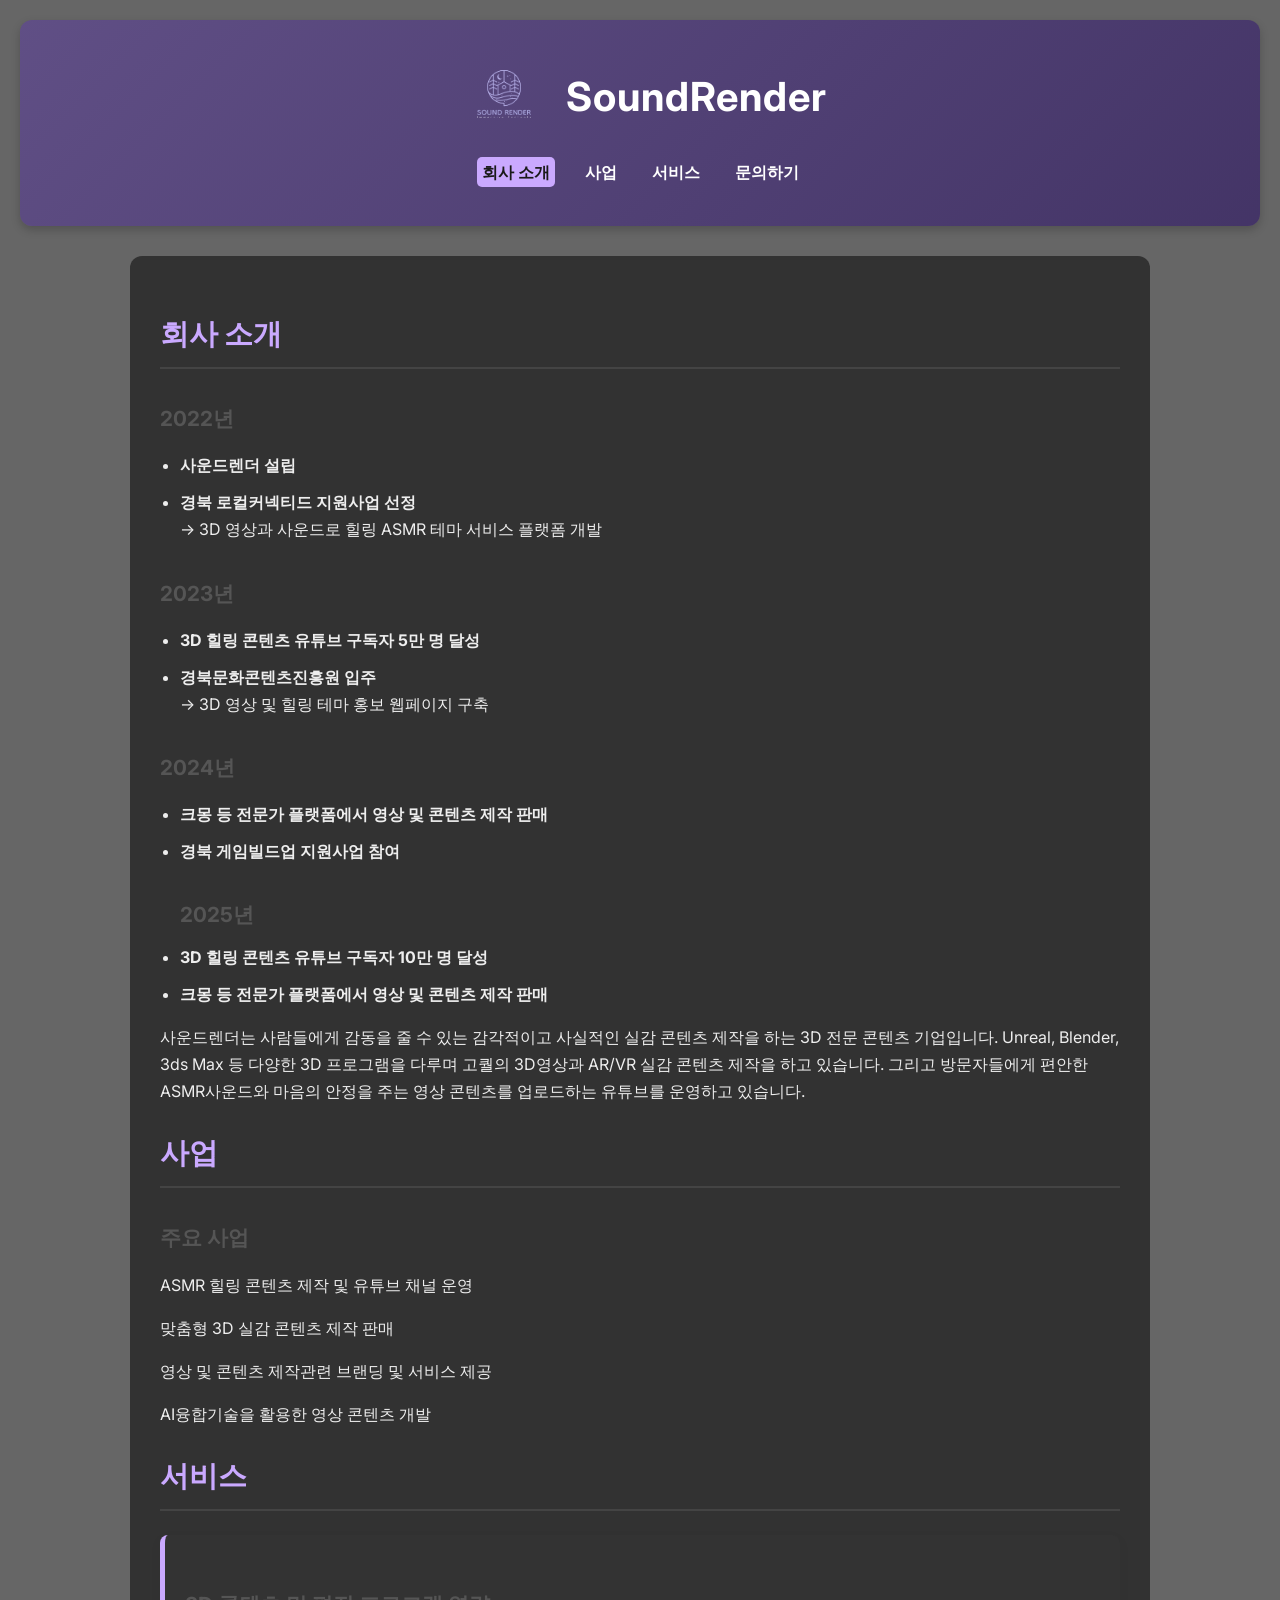
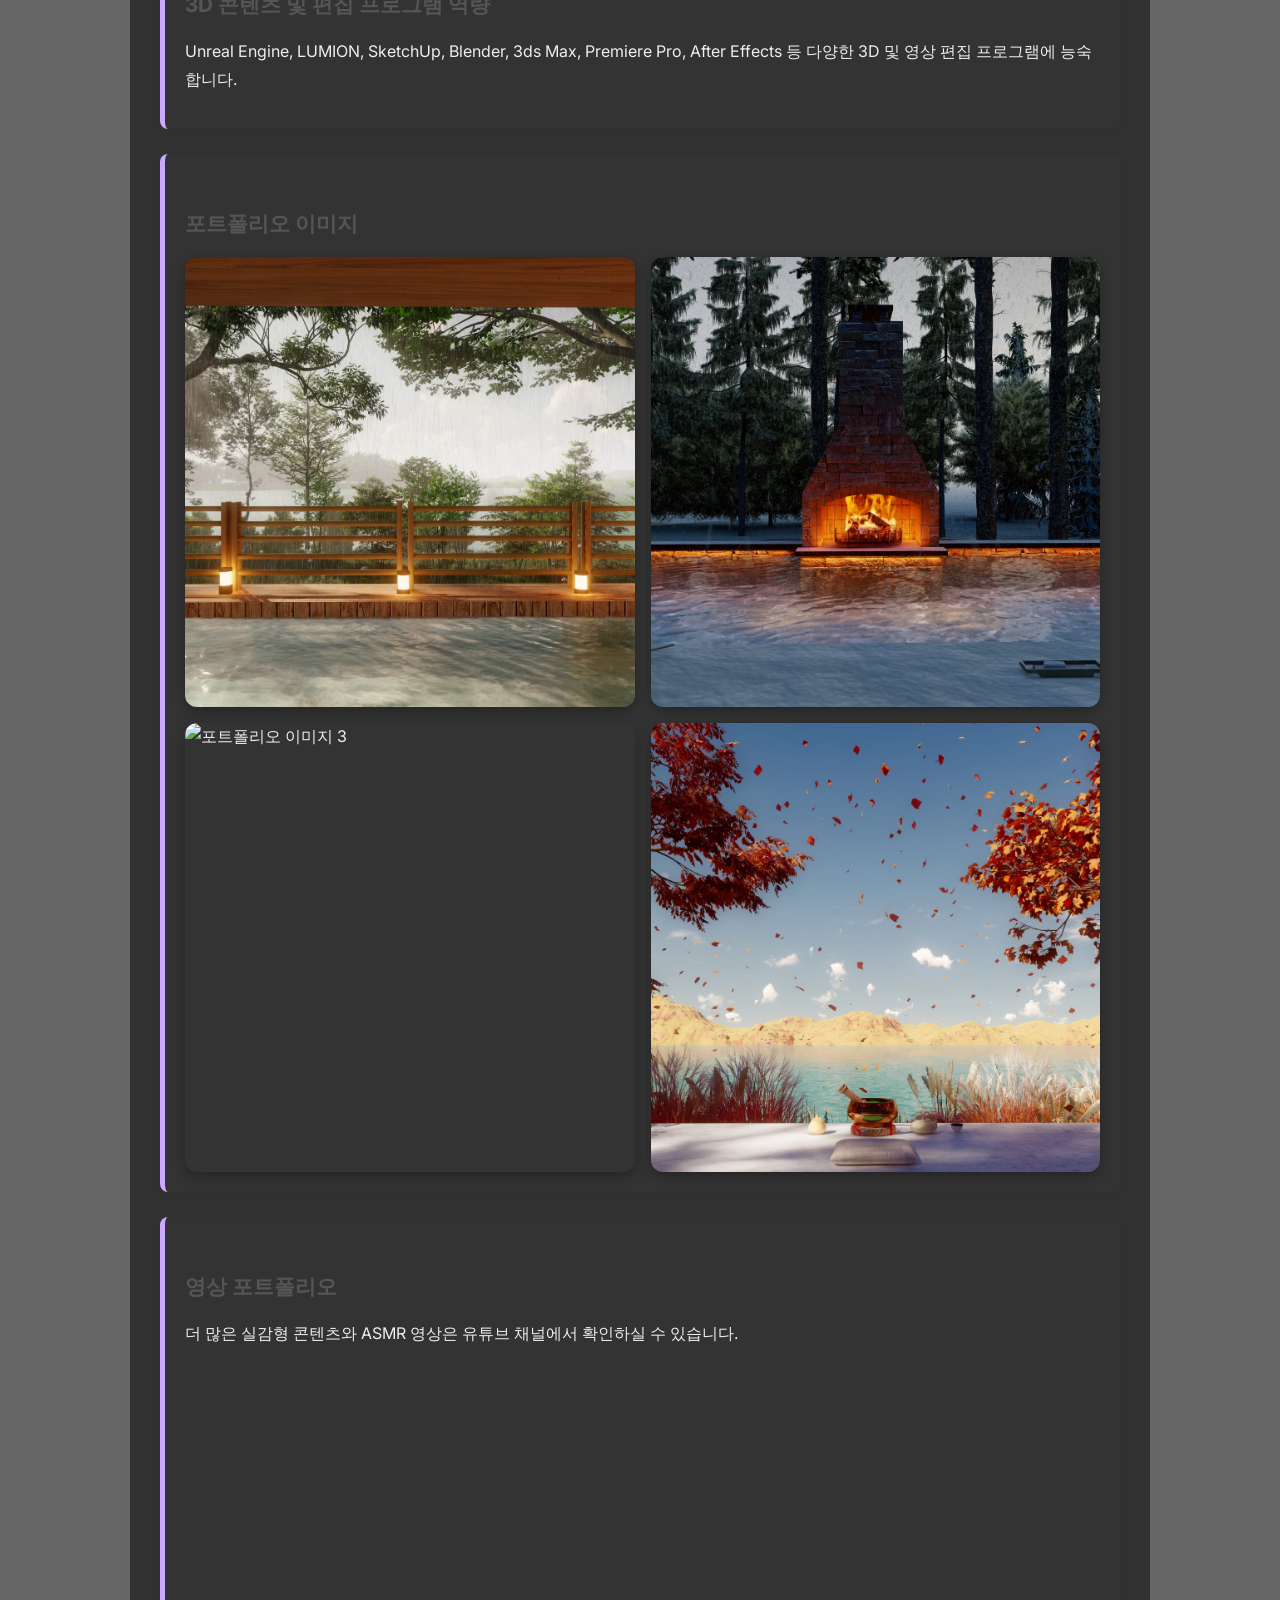
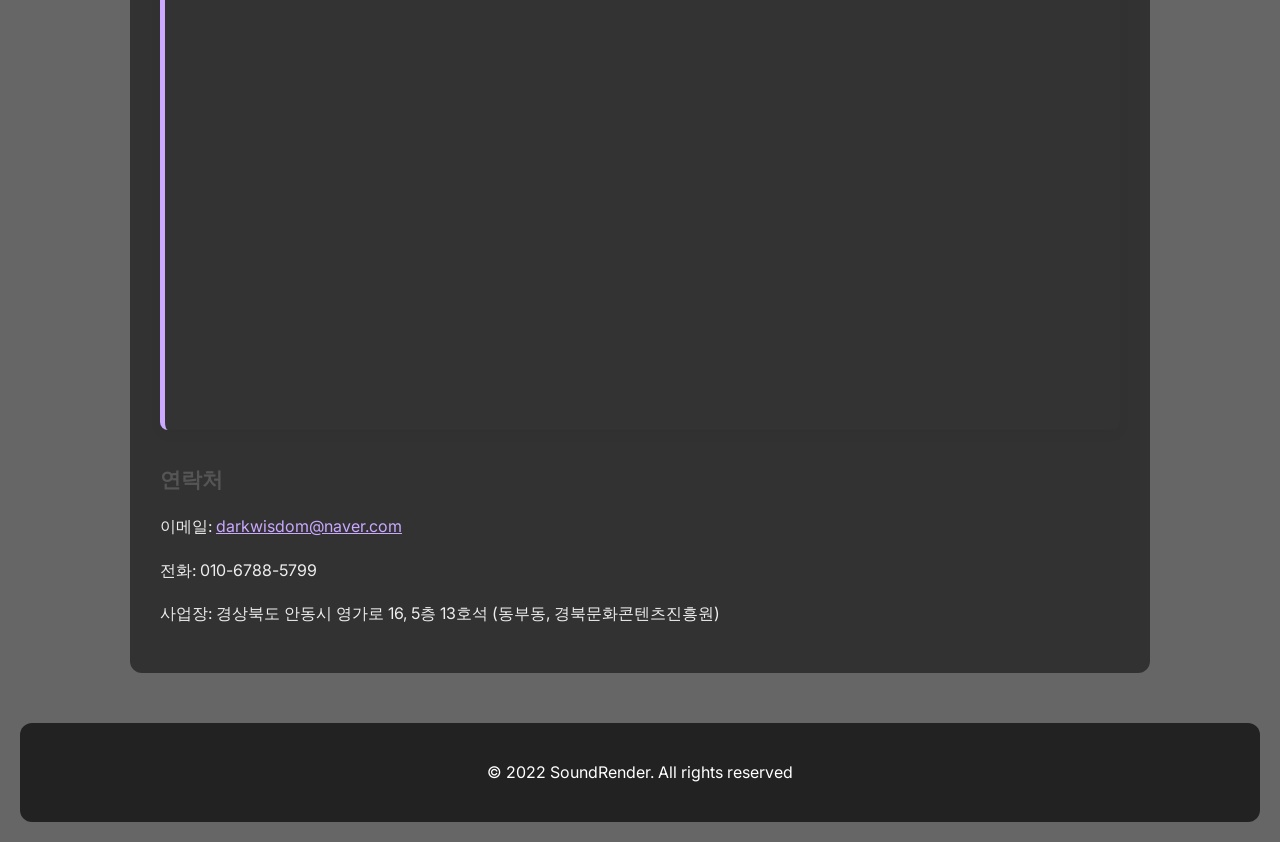
==== index.html @ 0e3c0236 "이전행위 다시" ====
<!DOCTYPE html>
<html lang="ko">
<head>
    <meta charset="UTF-8">
    <meta name="description" content="사운드렌더 기업 소개 및 포트폴리오">
<meta name="author" content="사운드렌더">
<meta name="theme-color" content="#1a1a1a">
    <title>SoundRender</title>
    <link rel="stylesheet" href="css/style.css">
    <link href="https://fonts.googleapis.com/css2?family=Inter:wght@400;700&display=swap" rel="stylesheet">
</head>
<body>
    <div id="preloader"></div>

    <header>
  <div class="logo-container">
    <img src="images/logo.png" alt="SoundRender 로고" class="logo" role="img" />
    <h1>SoundRender</h1>
  </div>
  <nav role="navigation" aria-label="메인 메뉴">
    <ul>
      <li><a href="#about">회사 소개</a></li>
      <li><a href="#business">사업</a></li>
      <li><a href="#services">서비스</a></li>
      <li><a href="#contact">문의하기</a></li>
    </ul>
  </nav>
</header>

    <main class="container">
        <section id="about" aria-labelledby="about-title">
  <h2 id="about-title">회사 소개</h2>
            <h3>2022년</h3>
            <ul>
                <li><strong>사운드렌더 설립</strong></li>
                <li><strong>경북 로컬커넥티드 지원사업 선정</strong><br>→ 3D 영상과 사운드로 힐링 ASMR 테마 서비스 플랫폼 개발</li>
            </ul>
            <h3>2023년</h3>
            <ul>
                <li><strong>3D 힐링 콘텐츠 유튜브 구독자 5만 명 달성</strong></li>
                <li><strong>경북문화콘텐츠진흥원 입주</strong><br>→ 3D 영상 및 힐링 테마 홍보 웹페이지 구축</li>
            </ul>
            <h3>2024년</h3>
            <ul>
                <li><strong>크몽 등 전문가 플랫폼에서 영상 및 콘텐츠 제작 판매</strong></li>
                <li><strong>경북 게임빌드업 지원사업 참여</strong></li>
            </ul>
            <ul>
            <h3>2025년</h3>
                <li><strong>3D 힐링 콘텐츠 유튜브 구독자 10만 명 달성</strong></li>
                <li><strong>크몽 등 전문가 플랫폼에서 영상 및 콘텐츠 제작 판매</strong></li>
            </ul>
            <p>
                사운드렌더는 사람들에게 감동을 줄 수 있는 감각적이고 사실적인 실감 콘텐츠 제작을 하는 3D 전문 콘텐츠 기업입니다. 
                Unreal, Blender, 3ds Max 등 다양한 3D 프로그램을 다루며 고퀄의 3D영상과 AR/VR 실감 콘텐츠 제작을 하고 있습니다.
                그리고 방문자들에게 편안한 ASMR사운드와 마음의 안정을 주는 영상 콘텐츠를 업로드하는 유튜브를 운영하고 있습니다.
            </p>
        </section>

        <section id="business">
            <h2>사업</h2>
            <h3>주요 사업</h3>
            <p>ASMR 힐링 콘텐츠 제작 및 유튜브 채널 운영</p>
            <p>맞춤형 3D 실감 콘텐츠 제작 판매</p>
            <p>영상 및 콘텐츠 제작관련 브랜딩 및 서비스 제공</p>
            <P>AI융합기술을 활용한 영상 콘텐츠 개발</P>
        </section>

        <section id="services">
            <h2>서비스</h2>
            
<div class="service-item">
        <h3>3D 콘텐츠 및 편집 프로그램 역량</h3>
        <p>
            Unreal Engine, LUMION, SketchUp, Blender, 3ds Max, Premiere Pro, After Effects 등 다양한 3D 및 영상 편집 프로그램에 능숙합니다.
        </p>
    </div>

    <div class="service-item">
        <h3>포트폴리오 이미지</h3>
        <div class="portfolio-grid">
            <img src="images/portfolio1.jpg" alt="포트폴리오 이미지 1">
            <img src="images/portfolio2.jpg" alt="포트폴리오 이미지 2">
            <img src="images/portfolio3.jpg" alt="포트폴리오 이미지 3">
            <img src="images/portfolio4.jpg" alt="포트폴리오 이미지 4">
        </div>
    </div>

    <div class="service-item">
        <h3>영상 포트폴리오</h3>
        <p>더 많은 실감형 콘텐츠와 ASMR 영상은 유튜브 채널에서 확인하실 수 있습니다.</p>
        <div class="video-container">
            <iframe width="100%" height="315" src="https://www.youtube.com/watch?v=UGRvqP54SOU" title="포트폴리오 영상 1" frameborder="0" allowfullscreen></iframe>
            <iframe width="100%" height="315" src="https://www.youtube.com/watch?v=L-udcm9MbE8" title="포트폴리오 영상 2" frameborder="0" allowfullscreen></iframe>
        </div>
    </div>
</section>

        <section id="contact">
            <h3>연락처</h3>
            <p>이메일: <a href="mailto:darkwisdom@naver.com">darkwisdom@naver.com</a></p>
            <p>전화: 010-6788-5799</p>
            <p>사업장: 경상북도 안동시 영가로 16, 5층 13호석 (동부동, 경북문화콘텐츠진흥원)</p>
        </section>
    </main>

    <footer>
        <p>&copy; 2022 SoundRender. All rights reserved</p>
    </footer>

<script src="js/script.js"></script>
</body>
</html>
---- css/style.css ----
/* style.css */

body {
    font-family: 'Inter', sans-serif;
    background: 
        linear-gradient(rgba(0, 0, 0, 0.6), rgba(0, 0, 0, 0.6)), 
        url('../images/background.jpg') no-repeat center center fixed;
    background-size: cover;
    color: #eeeeee;
    margin: 0;
    padding: 20px;
    line-height: 1.7;
}
a {
    color: #caa9ff;
    transition: color 0.3s ease;
}
a:hover {
    color: #e6ccff;
}


header {
    background: linear-gradient(135deg, rgba(95, 75, 139, 0.85), rgba(62, 44, 103, 0.85));
    color: #fff;
    padding: 1.5rem 0;
    text-align: center;
    border-radius: 12px;
    margin-bottom: 30px;
    box-shadow: 0 4px 10px rgba(0, 0, 0, 0.2);
    backdrop-filter: blur(5px); /* 선택사항: 약간 흐릿하게 */
}

header h1 {
    font-size: 2.5rem;
    margin: 0;
    letter-spacing: 1px;
}

nav ul {
    list-style: none;
    display: flex;
    justify-content: center;
    gap: 25px;
    padding: 0;
    margin-top: 10px;
}

nav ul li a {
  color: #fff;
    text-decoration: none;
    font-weight: 600;
    padding: 5px;
    border-radius: 5px;
}

nav ul li a:hover,
nav ul li a.active {
    background-color: #caa9ff;
    color: #1a1a1a;
}
.logo-container {
    display: flex;
    align-items: center;
    justify-content: center;
    gap: 12px;
    flex-wrap: wrap;
}

.logo {
    height: 100px;
    margin-bottom: 5px;
}

.container {
    max-width: 960px;
    margin: 0 auto;
    background-color: rgba(42, 42, 42, 0.85); /* 반투명하게 */
    backdrop-filter: blur(5px); /* 선택 사항: 흐림 효과 */
    border-radius: 12px;
    padding: 30px;
}
footer {
    text-align: center;
    padding: 20px;
    margin-top: 50px;
    background-color: #222;
    color: #fff;
    border-radius: 12px;
}

/* 섹션 제목 스타일 */
h2 {
    font-size: 1.8rem;
    color: #caa9ff;
    border-bottom: 2px solid #444;
    padding-bottom: 0.5rem;
}

h3 {
    font-size: 1.3rem;
    color: #555;
    margin-top: 2rem;
    margin-bottom: 0.7rem;
}

/* 리스트 항목 간 간격 정리 */
section ul {
  padding-left: 20px;
  margin-bottom: 1rem;
}
section ul li {
  margin-bottom: 0.6rem;
}

/* 이메일 강조 */
a[href^="mailto:"] {
    color: #caa9ff;
    text-decoration: underline;
}

/* 서비스 카드 스타일 */
.service-item {
    background-color: #333; /* 또는 #2f2f2f */
    padding: 20px;
    border-left: 5px solid #caa9ff;
    margin-bottom: 25px;
    border-radius: 8px;
    box-shadow: 0 4px 12px rgba(0, 0, 0, 0.05);
    transition: transform 0.3s ease;
}

.service-item:hover {
    transform: translateY(-5px);
}

/* 포트폴리오 이미지 그리드 */
.portfolio-grid {
  display: grid;
  grid-template-columns: repeat(2, 1fr);
  gap: 16px;
  margin-top: 16px;
}

.portfolio-grid img {
  width: 100%;
  aspect-ratio: 1 / 1;
  object-fit: cover;
  border-radius: 12px;
  box-shadow: 0 4px 12px rgba(0, 0, 0, 0.3);
  transition: transform 0.3s ease;
}

.portfolio-grid img:hover {
  transform: scale(1.03);
}

/* 로딩 애니메이션 */
#preloader {
    position: fixed;
    top: 0; left: 0;
    width: 100%; height: 100%;
    background-color: #1a1a1a;
    display: flex;
    justify-content: center;
    align-items: center;
    z-index: 9999;
}
#preloader::after {
    content: "";
    width: 50px; height: 50px;
    border: 5px solid #caa9ff;
    border-top-color: transparent;
    border-radius: 50%;
    animation: spin 1s linear infinite;
}
@keyframes spin {
    to { transform: rotate(360deg); }
}

/* 반응형 */
@media (max-width: 768px) {
    nav ul {
        flex-direction: column;
        gap: 15px;
    }
}

/* 포트폴리오 그리드 반응형 */
@media (max-width: 767px) {
  .portfolio-grid {
    grid-template-columns: 1fr;
  }
}
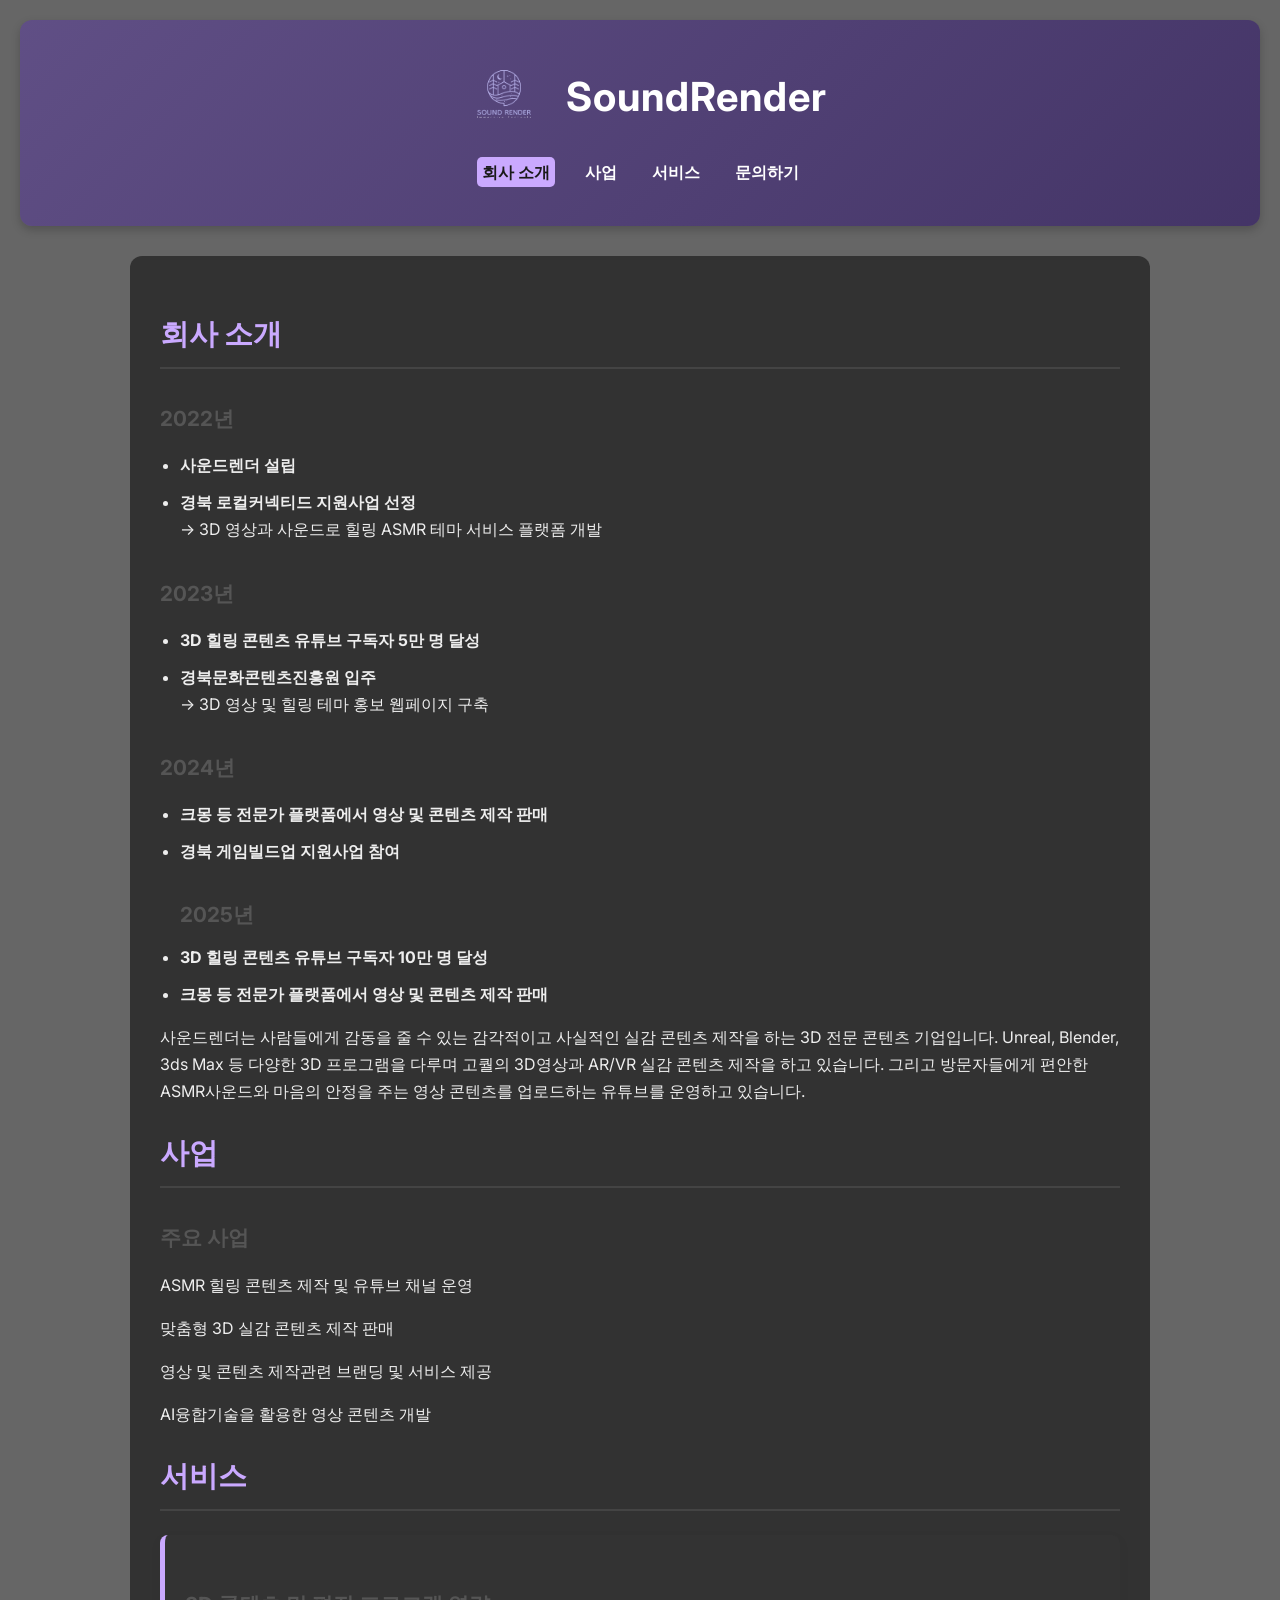
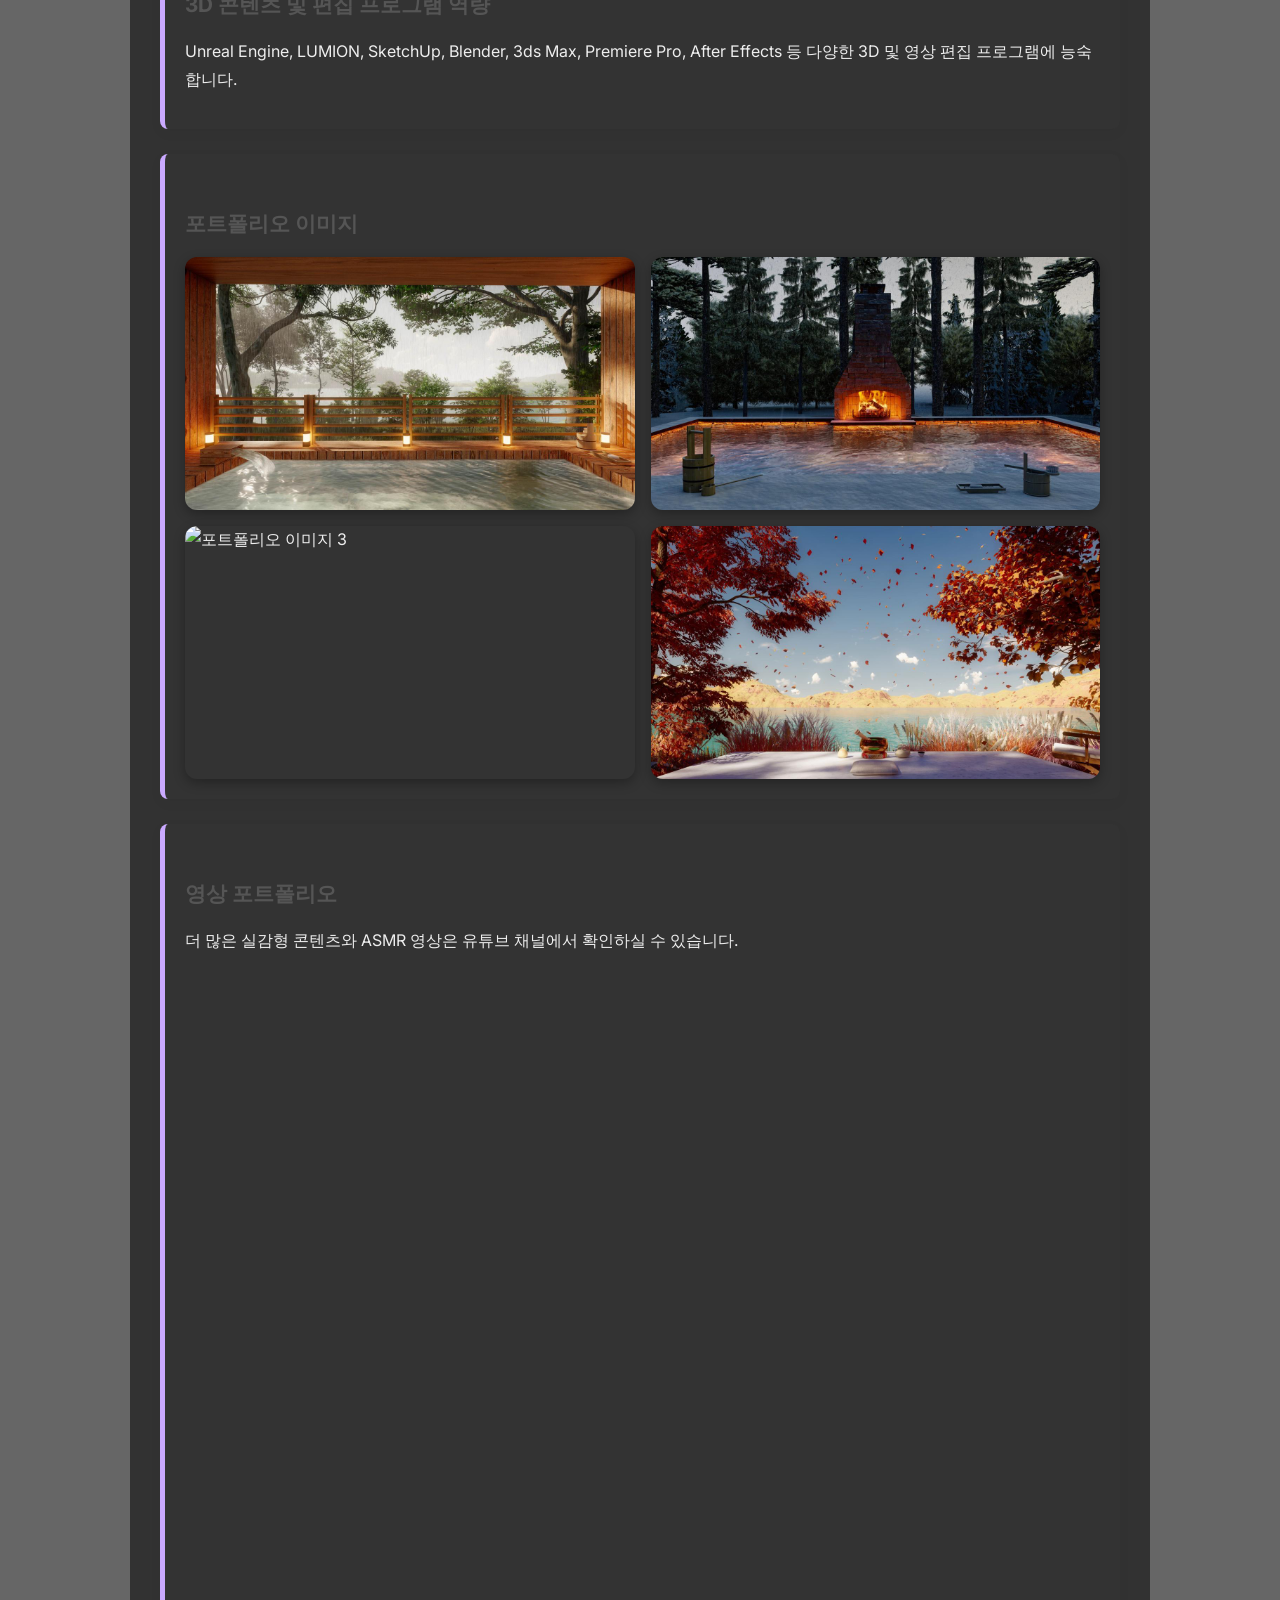
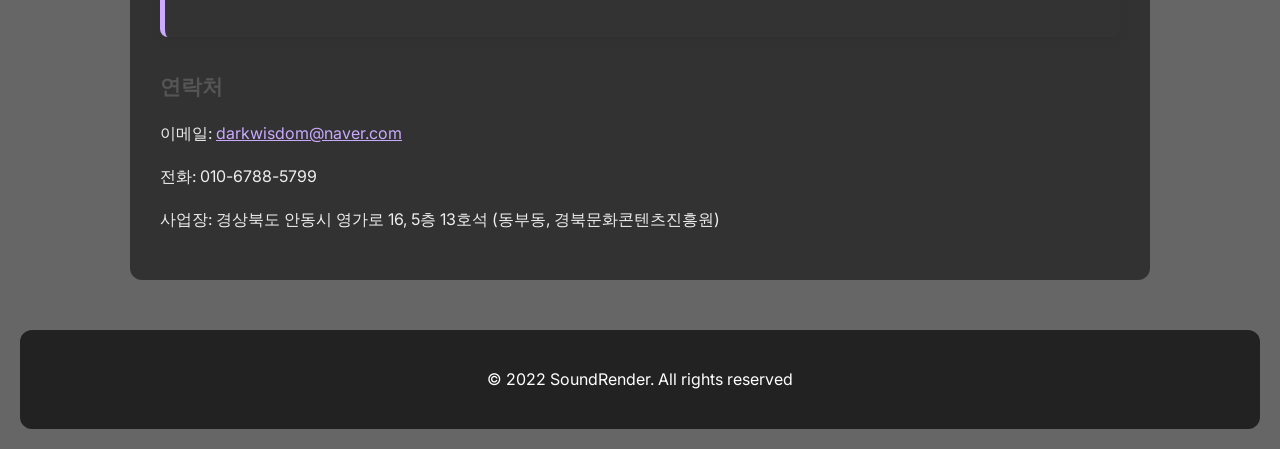
==== commit 74da4952: "유튜브 재연결" ====
--- a/index.html
+++ b/index.html
@@ -90,8 +90,8 @@
         <h3>영상 포트폴리오</h3>
         <p>더 많은 실감형 콘텐츠와 ASMR 영상은 유튜브 채널에서 확인하실 수 있습니다.</p>
         <div class="video-container">
-            <iframe width="100%" height="315" src="https://www.youtube.com/watch?v=UGRvqP54SOU" title="포트폴리오 영상 1" frameborder="0" allowfullscreen></iframe>
-            <iframe width="100%" height="315" src="https://www.youtube.com/watch?v=L-udcm9MbE8" title="포트폴리오 영상 2" frameborder="0" allowfullscreen></iframe>
+            <iframe width="100%" height="315" src="https://www.youtube.com/embed/UGRvqP54SOU" title="포트폴리오 영상 1" frameborder="0" allowfullscreen></iframe>
+            <iframe width="100%" height="315" src="https://www.youtube.com/embed/L-udcm9MbE8" title="포트폴리오 영상 2" frameborder="0" allowfullscreen></iframe>
         </div>
     </div>
 </section>
--- a/css/style.css
+++ b/css/style.css
@@ -144,7 +144,9 @@
 
 .portfolio-grid img {
   width: 100%;
-  aspect-ratio: 1 / 1;
+  max-width: 100%;        /* 부모 너비 이상 안 넘음 */
+  height: auto;           /* 자동 비율 유지 */
+  max-height: 400px;      /* 필요 시 제한 (조절 가능) */
   object-fit: cover;
   border-radius: 12px;
   box-shadow: 0 4px 12px rgba(0, 0, 0, 0.3);
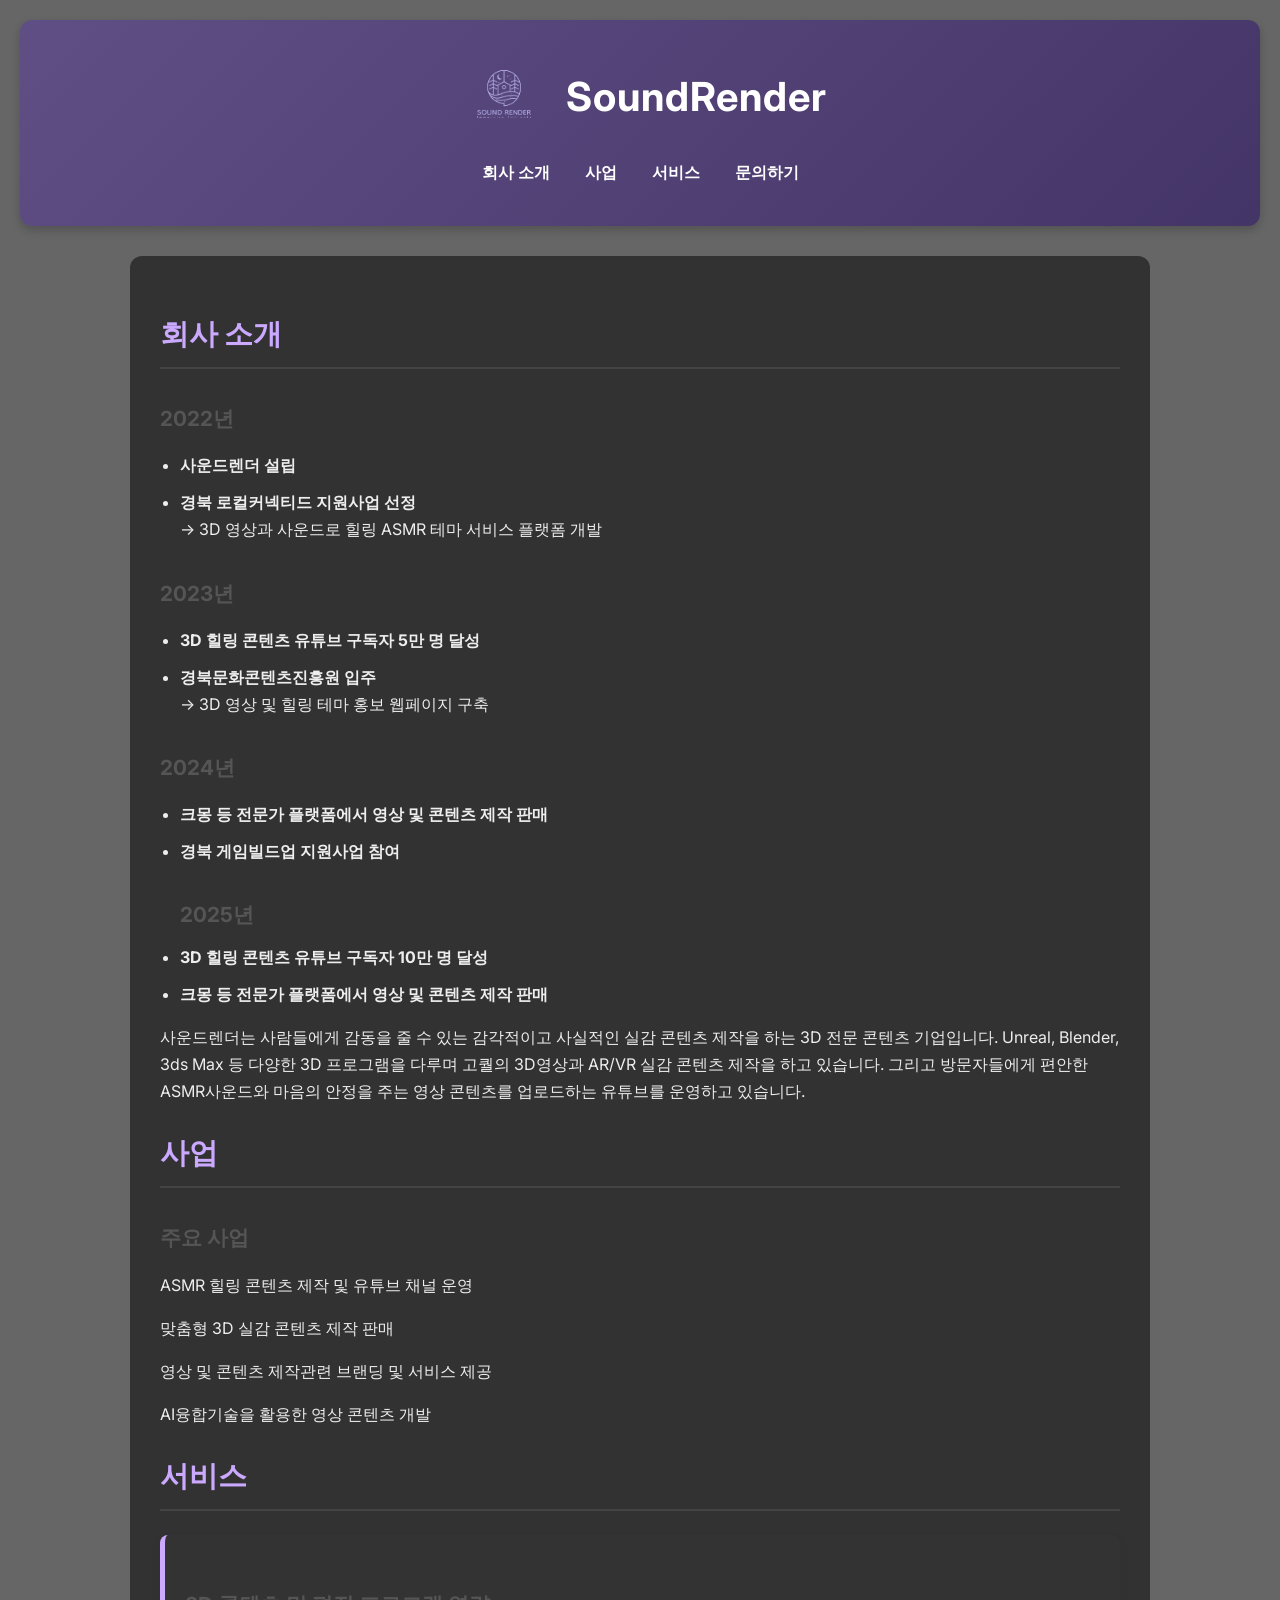
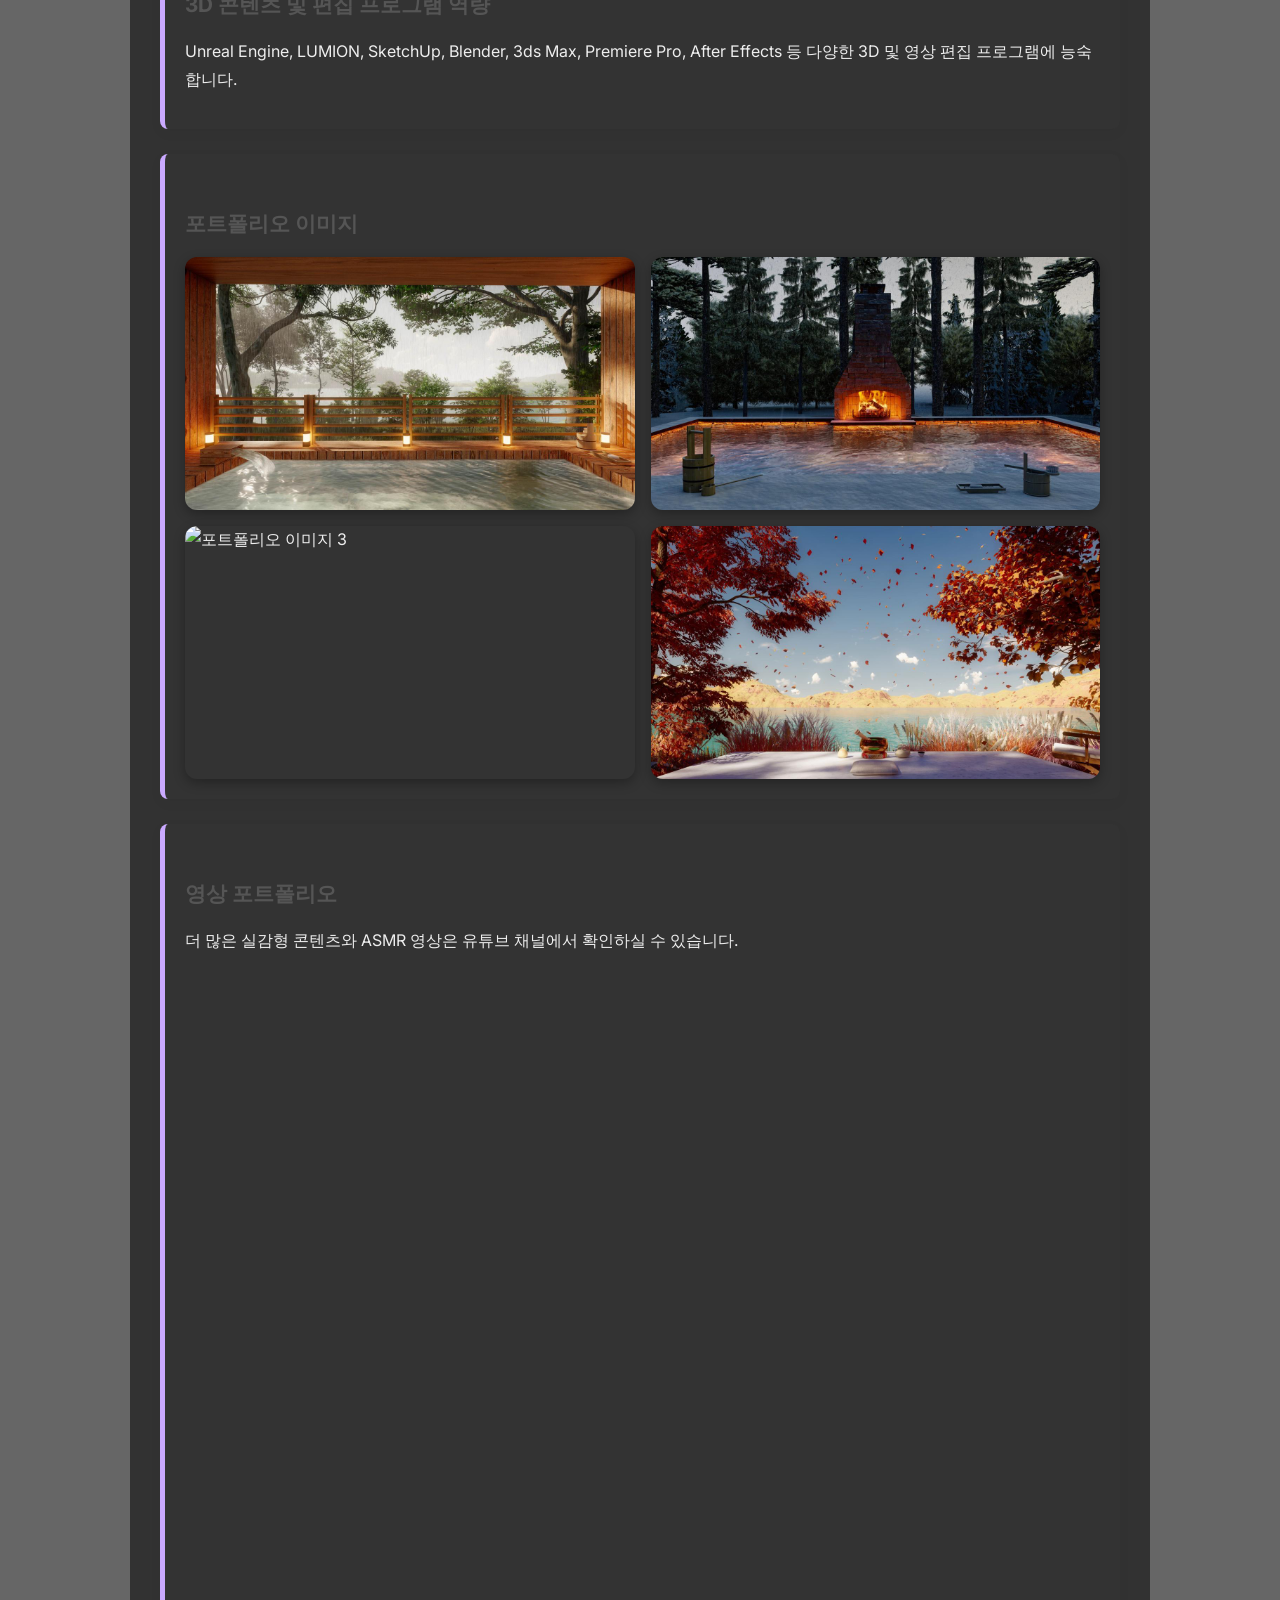
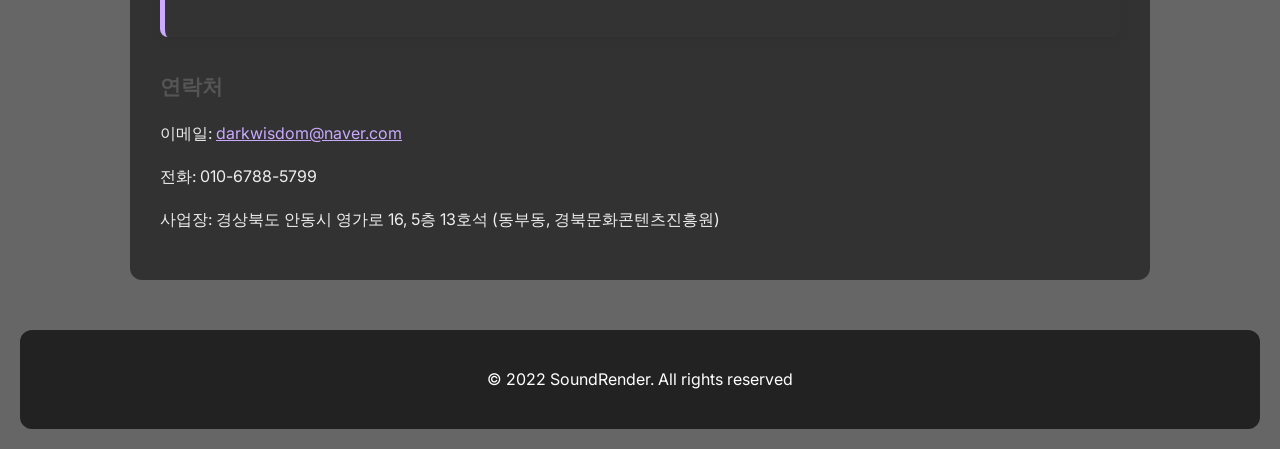
==== commit d4a7a77f: "ui수정" ====
--- a/index.html
+++ b/index.html
@@ -19,10 +19,10 @@
   </div>
   <nav role="navigation" aria-label="메인 메뉴">
     <ul>
-      <li><a href="#about">회사 소개</a></li>
-      <li><a href="#business">사업</a></li>
-      <li><a href="#services">서비스</a></li>
-      <li><a href="#contact">문의하기</a></li>
+      <li><a href="#intro" class="nav-link">회사 소개</a></li>
+      <li><a href="#business" class="nav-link">사업</a></li>
+      <li><a href="#service" class="nav-link">서비스</a></li>
+      <li><a href="#contact" class="nav-link">문의하기</a></li>
     </ul>
   </nav>
 </header>
@@ -109,5 +109,15 @@
     </footer>
 
 <script src="js/script.js"></script>
+<script>
+  const navLinks = document.querySelectorAll('.nav-link');
+
+  navLinks.forEach(link => {
+    link.addEventListener('click', () => {
+      navLinks.forEach(l => l.classList.remove('active')); // 모든 항목의 active 제거
+      link.classList.add('active'); // 클릭된 항목에 active 추가
+    });
+  });
+</script>
 </body>
 </html>
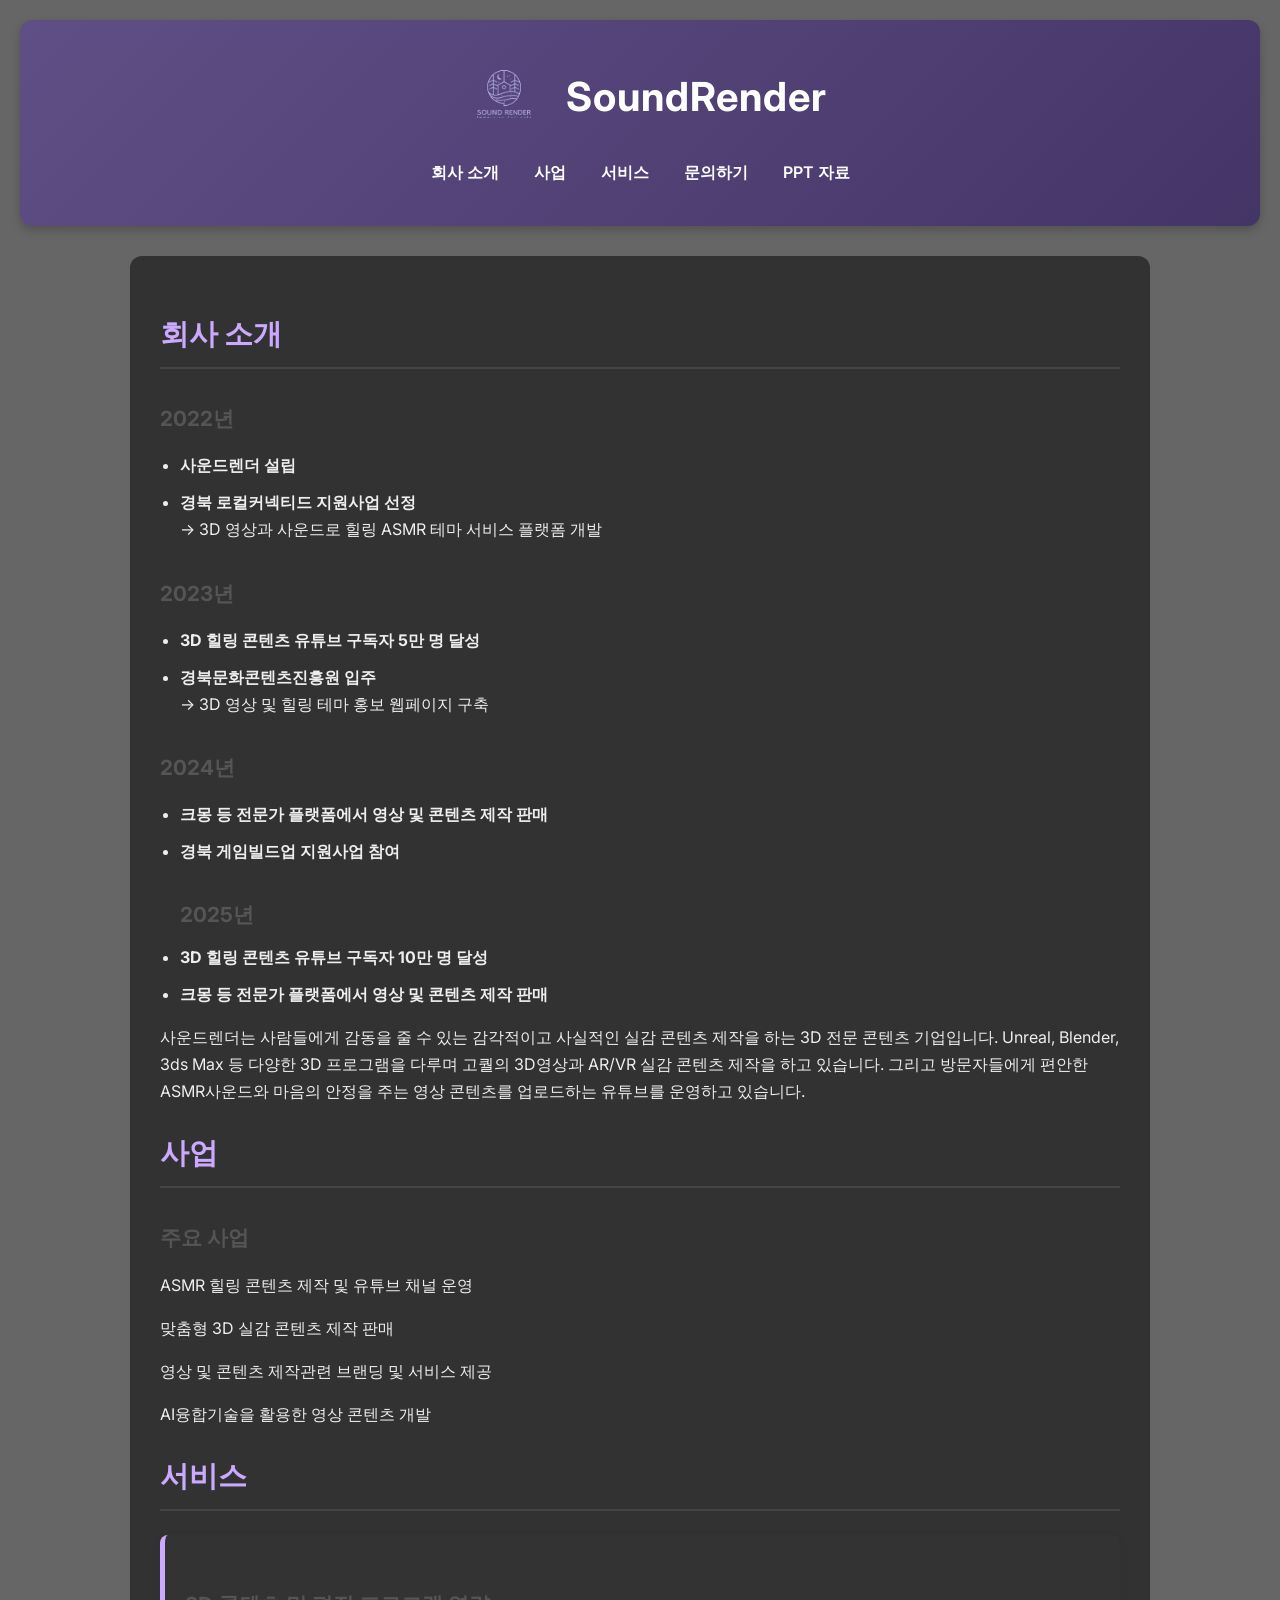
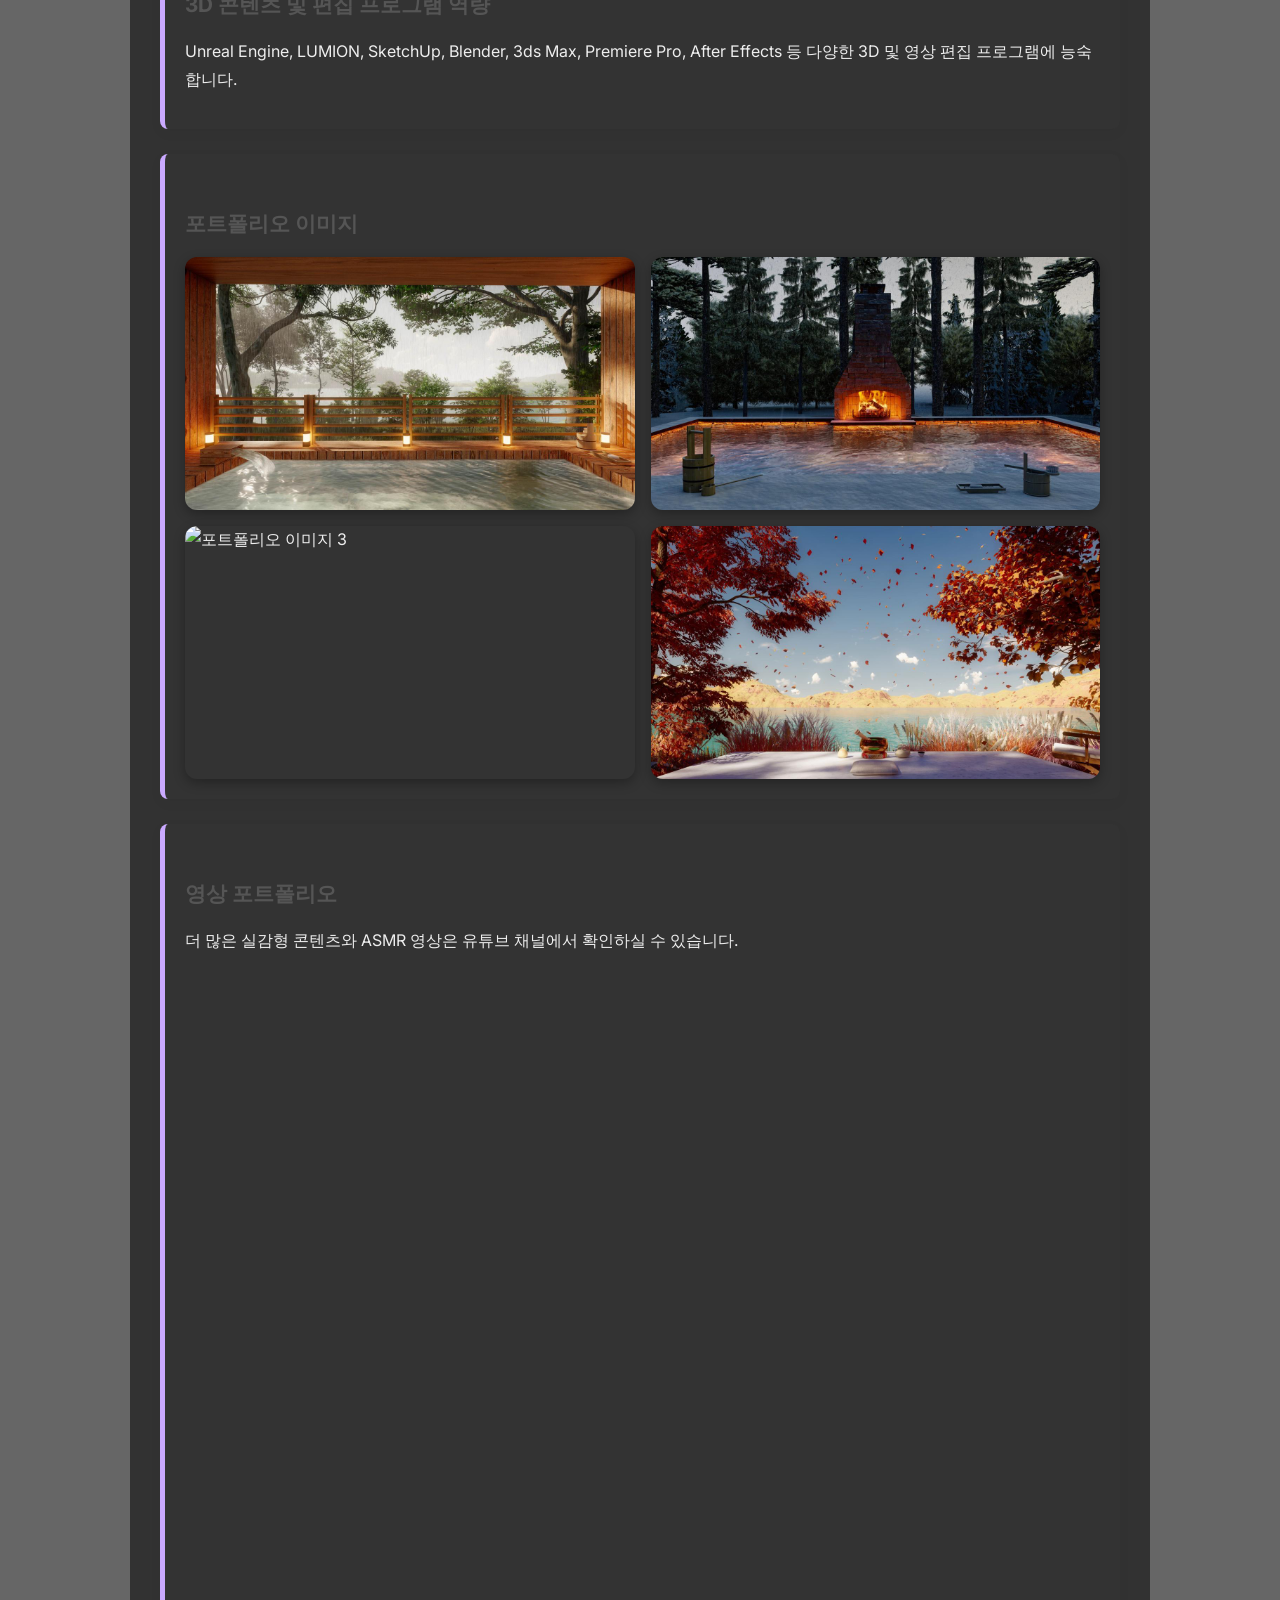
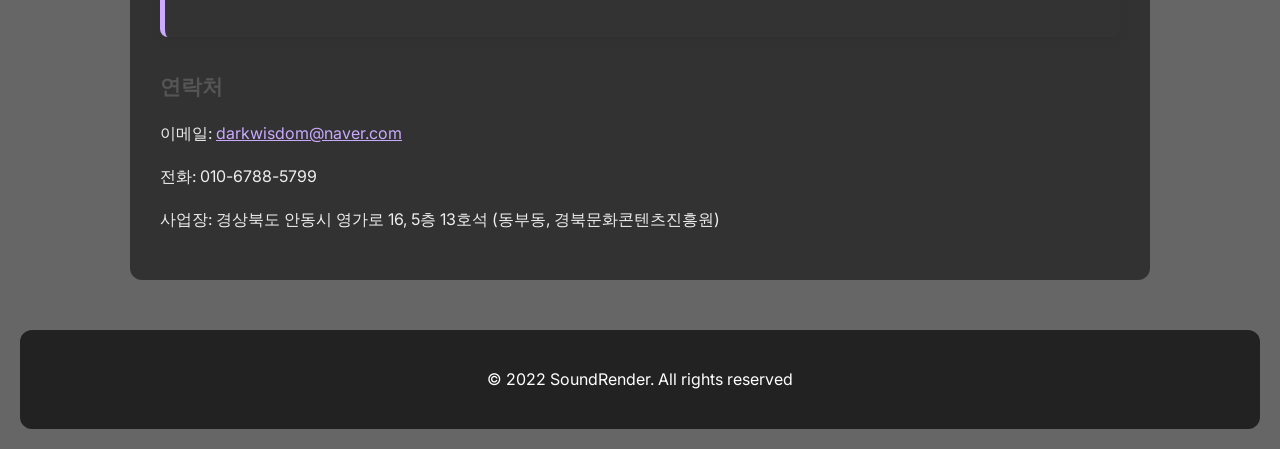
==== commit 2bfc3d41: "ppt페이지 추가연결" ====
--- a/index.html
+++ b/index.html
@@ -23,6 +23,7 @@
       <li><a href="#business" class="nav-link">사업</a></li>
       <li><a href="#service" class="nav-link">서비스</a></li>
       <li><a href="#contact" class="nav-link">문의하기</a></li>
+      <li><a href="pages/ppt.html">PPT 자료</a></li>
     </ul>
   </nav>
 </header>
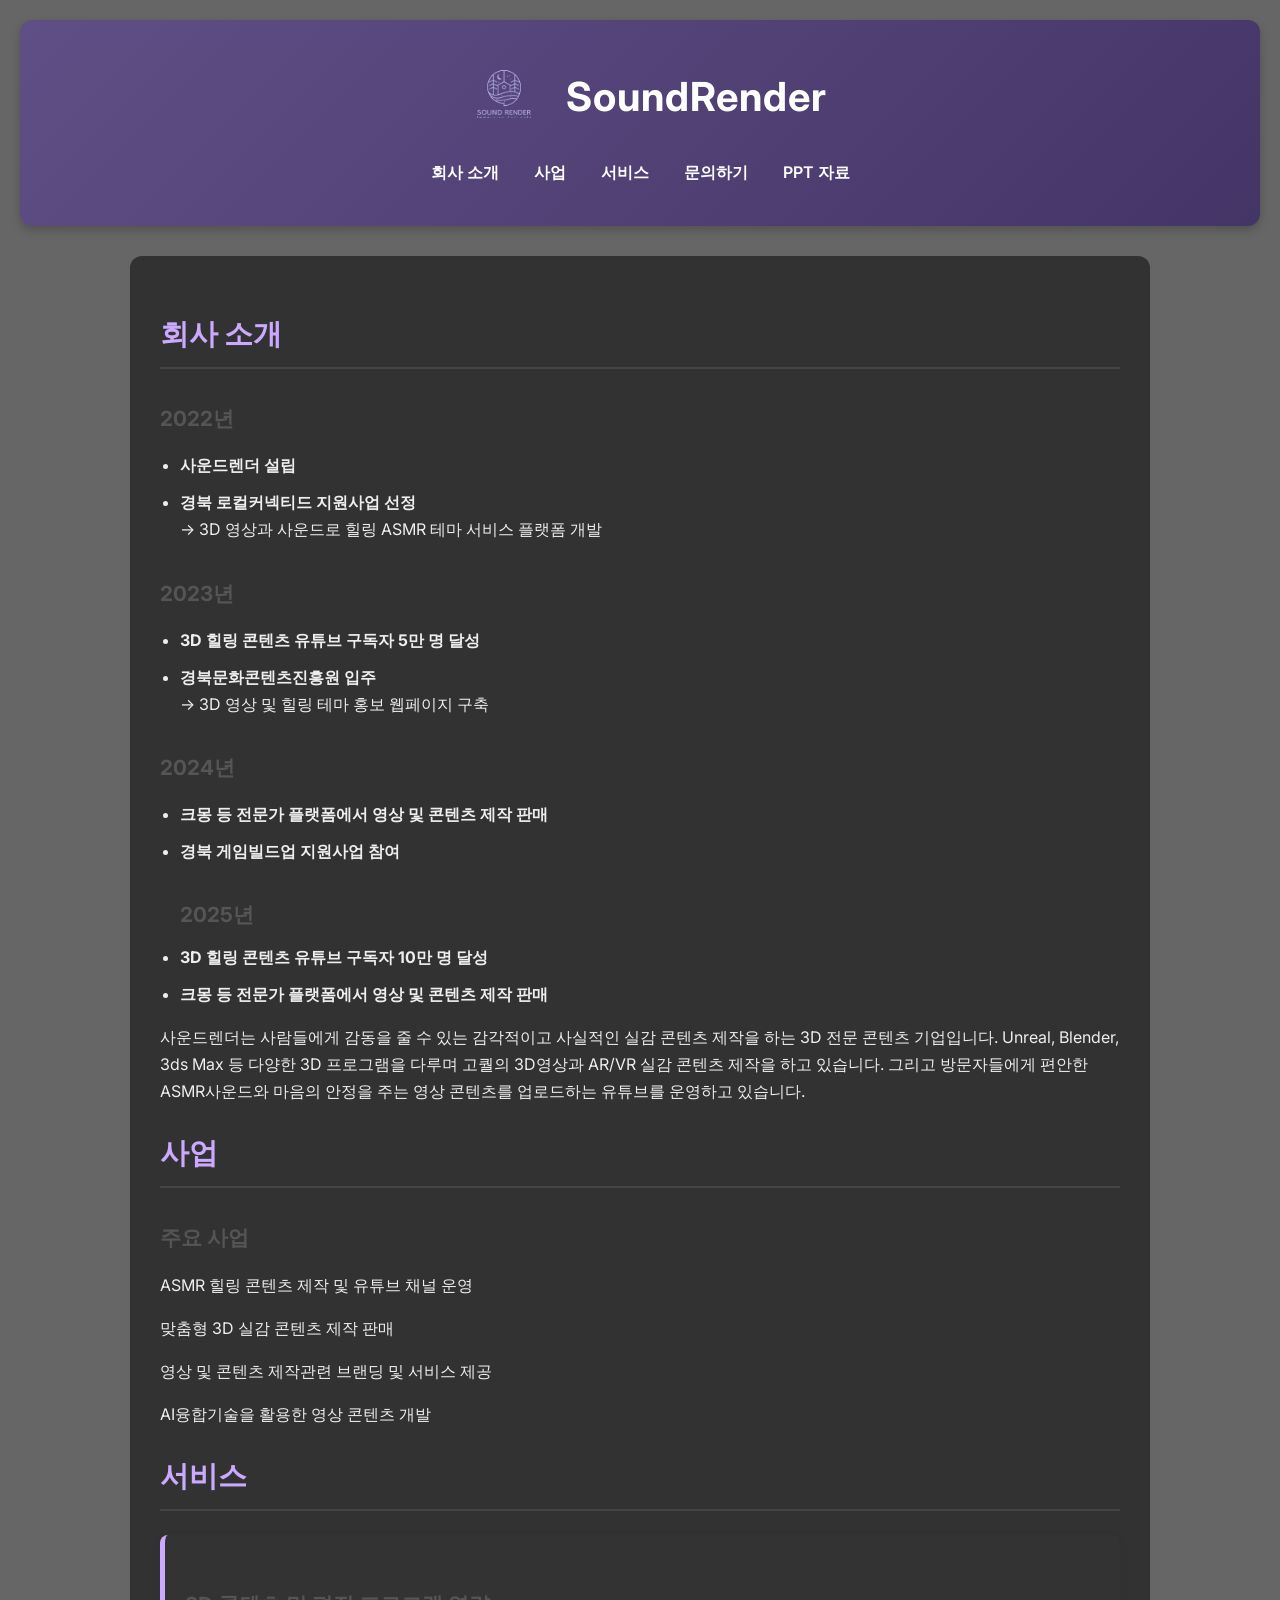
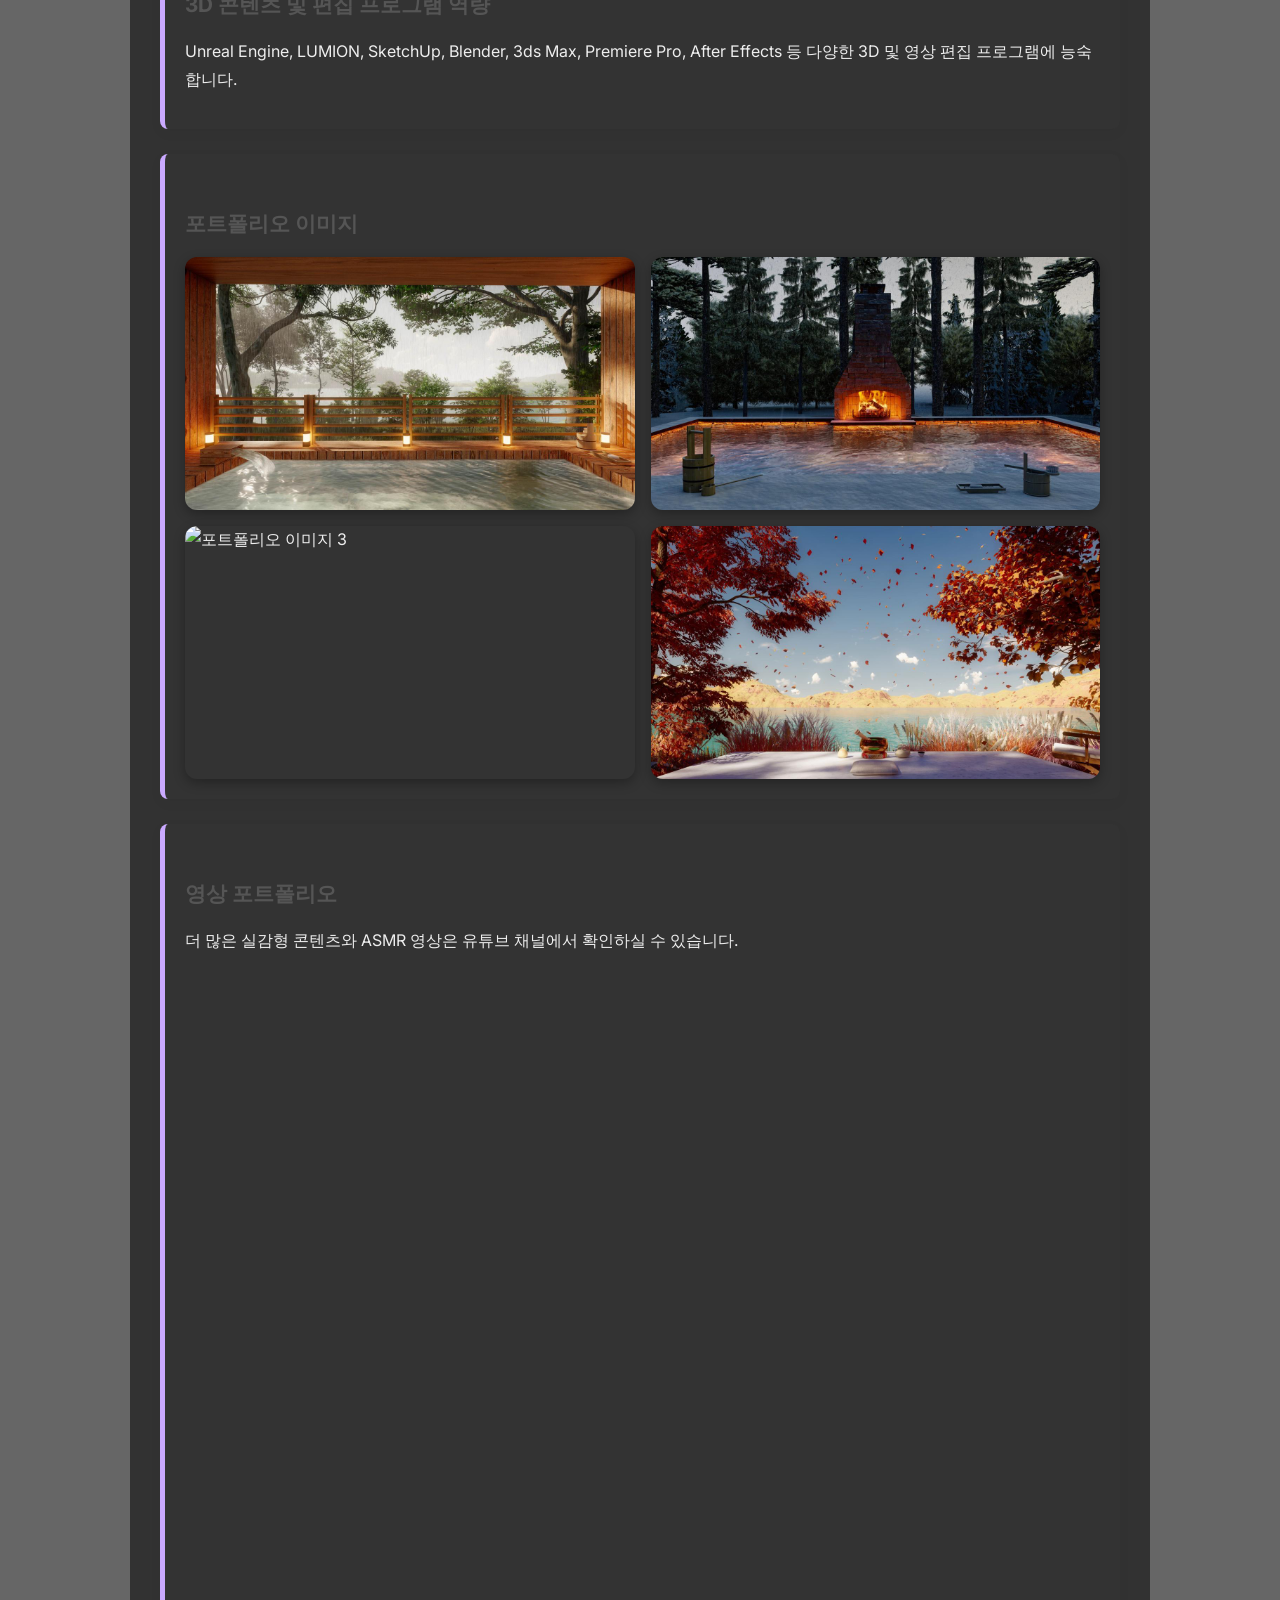
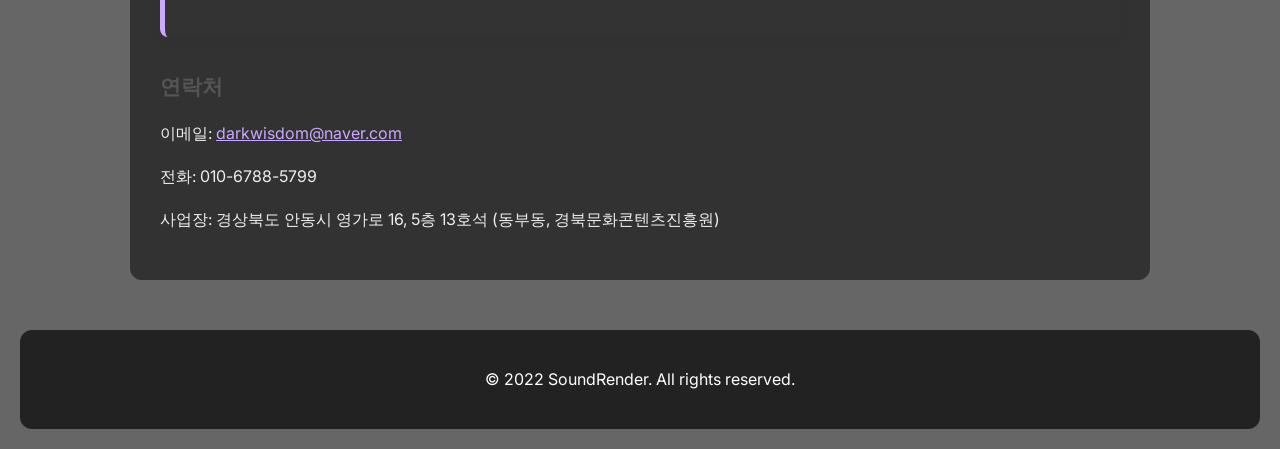
==== commit 2927df29: "3차 수정" ====
--- a/index.html
+++ b/index.html
@@ -106,7 +106,7 @@
     </main>
 
     <footer>
-        <p>&copy; 2022 SoundRender. All rights reserved</p>
+        <p>&copy; 2022 SoundRender. All rights reserved.</p>
     </footer>
 
 <script src="js/script.js"></script>
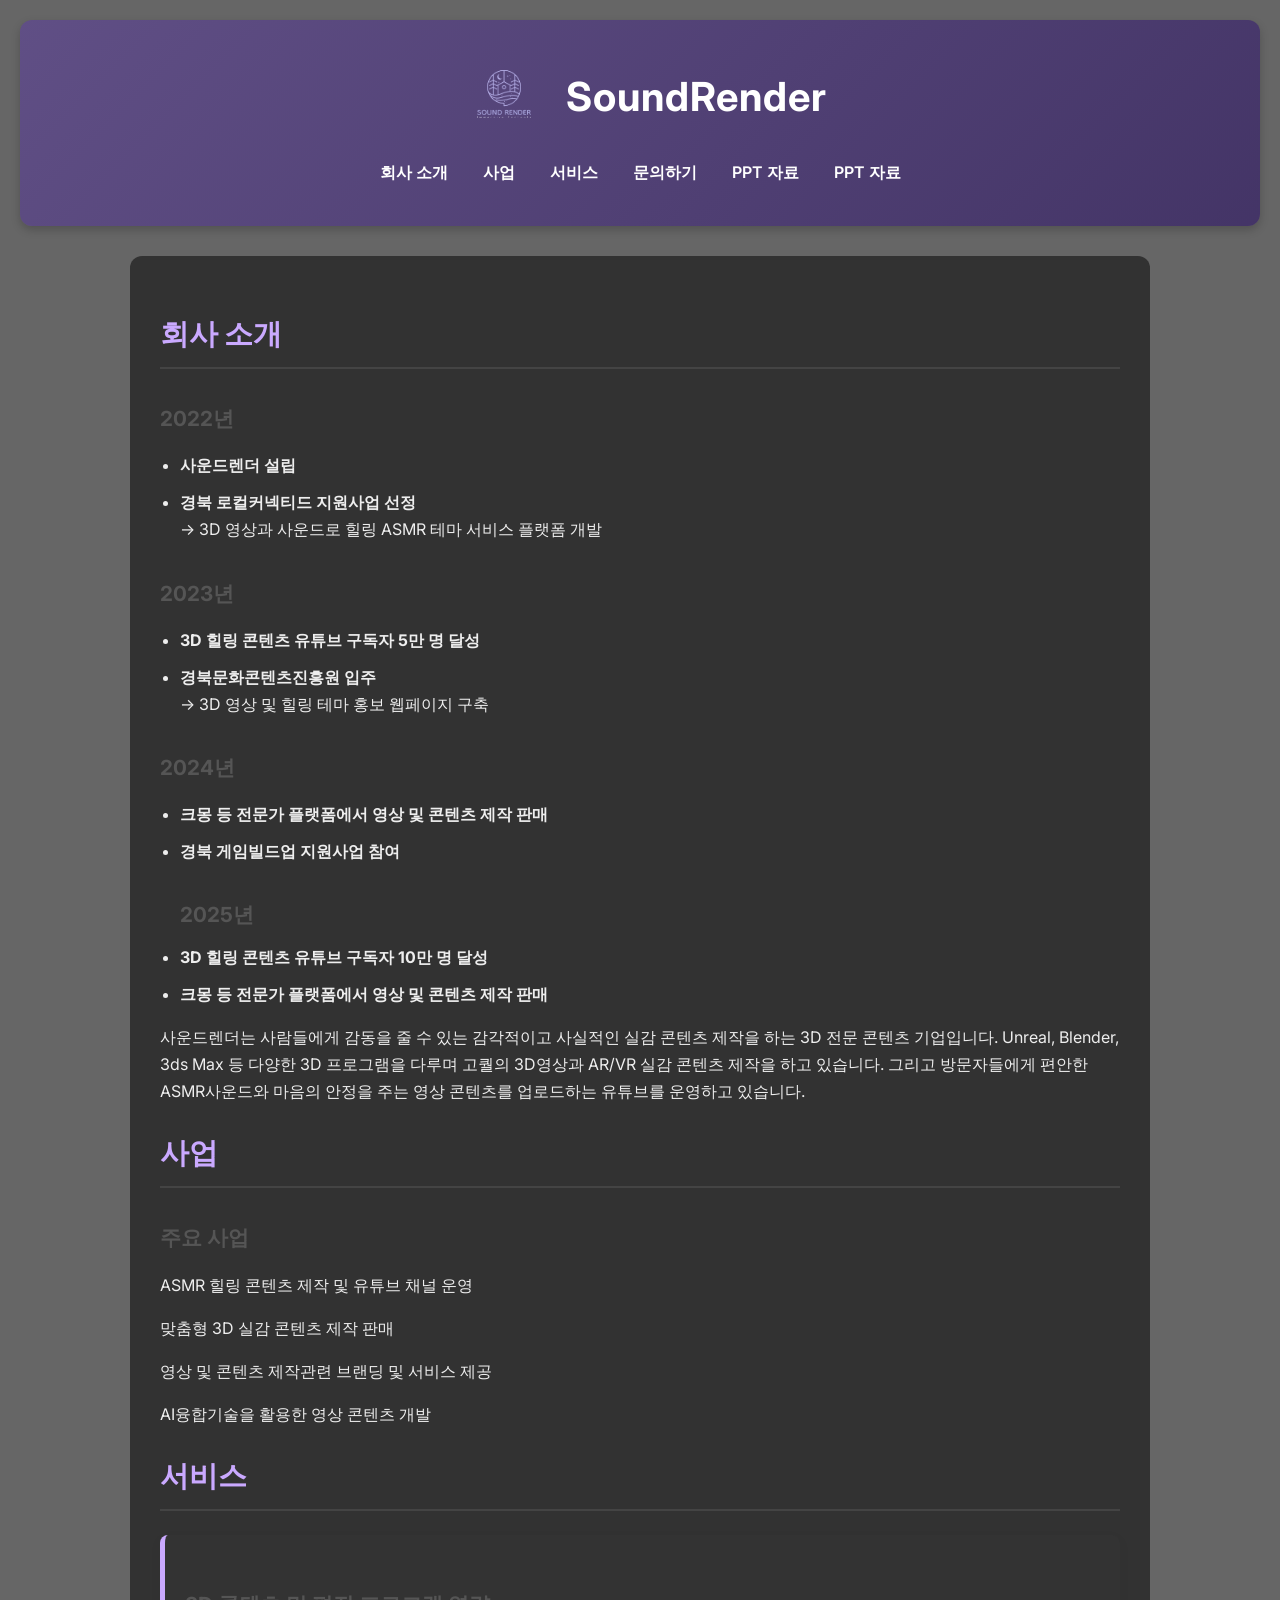
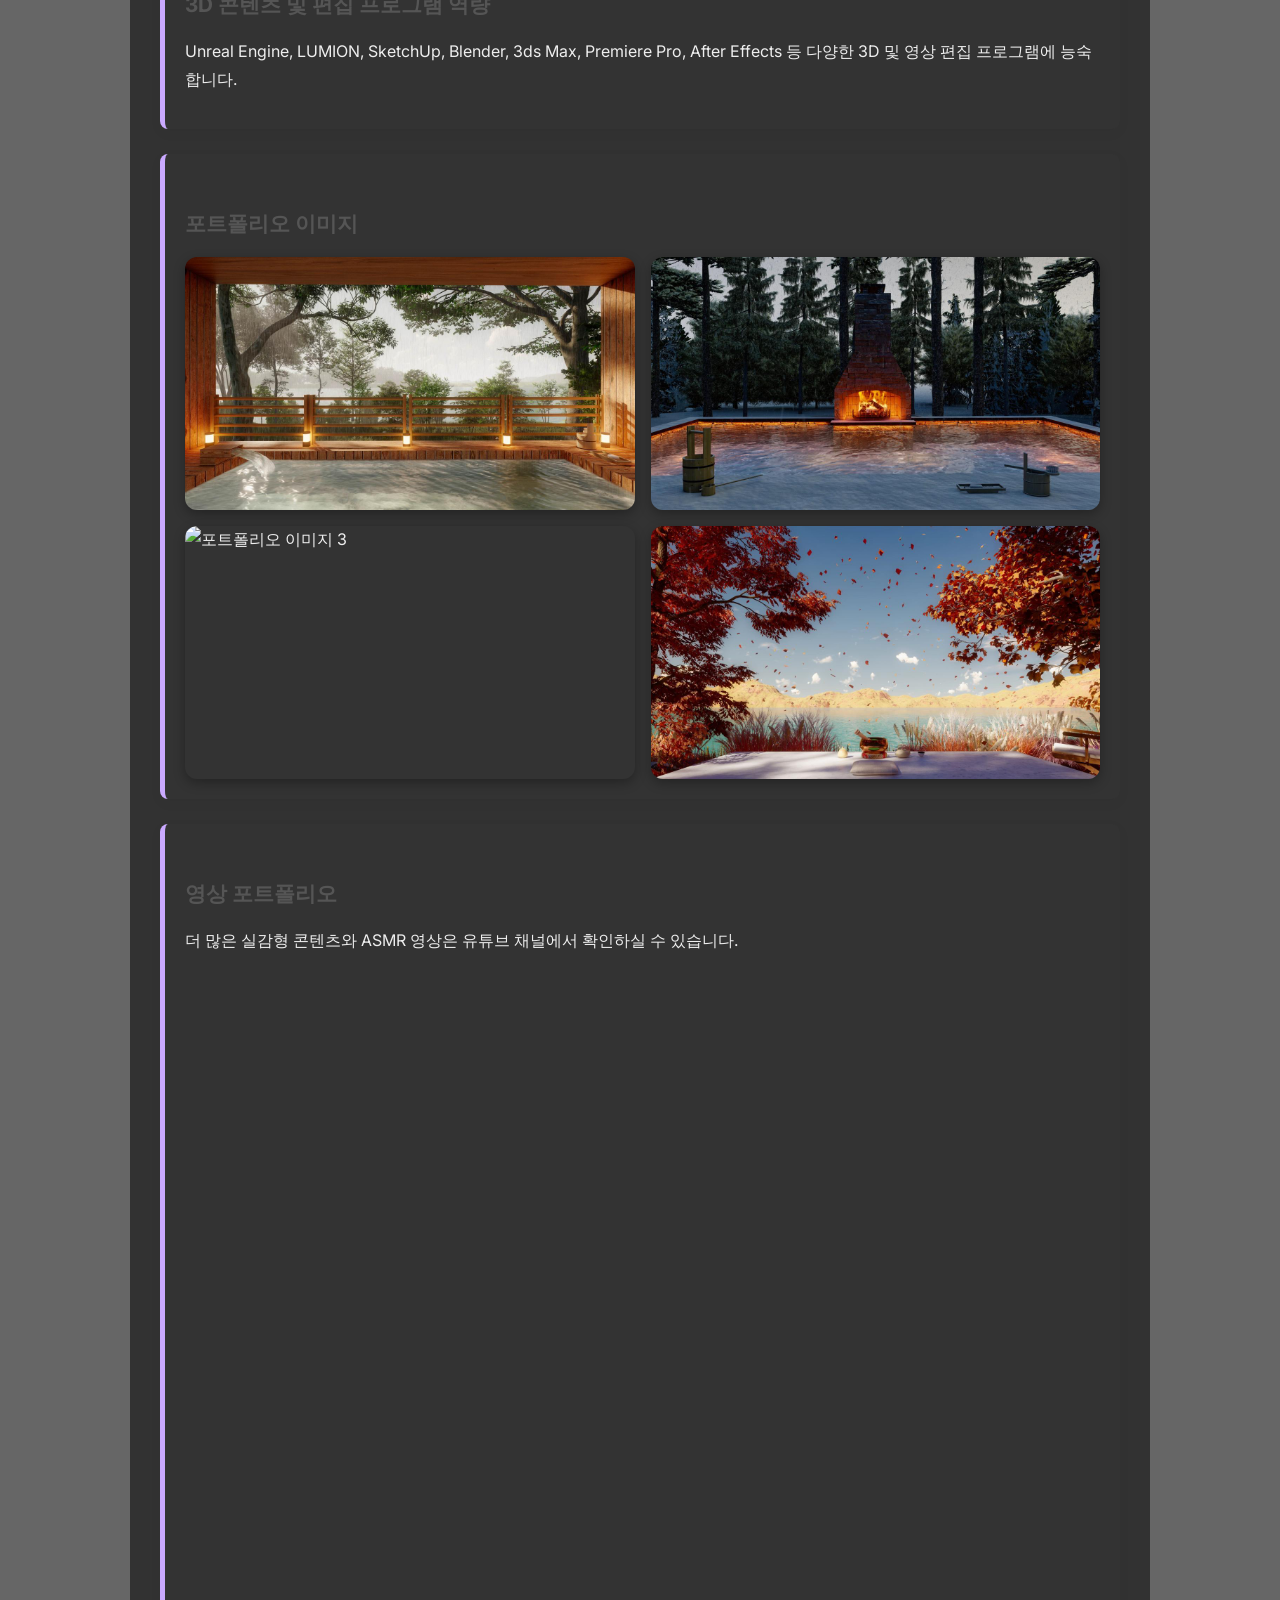
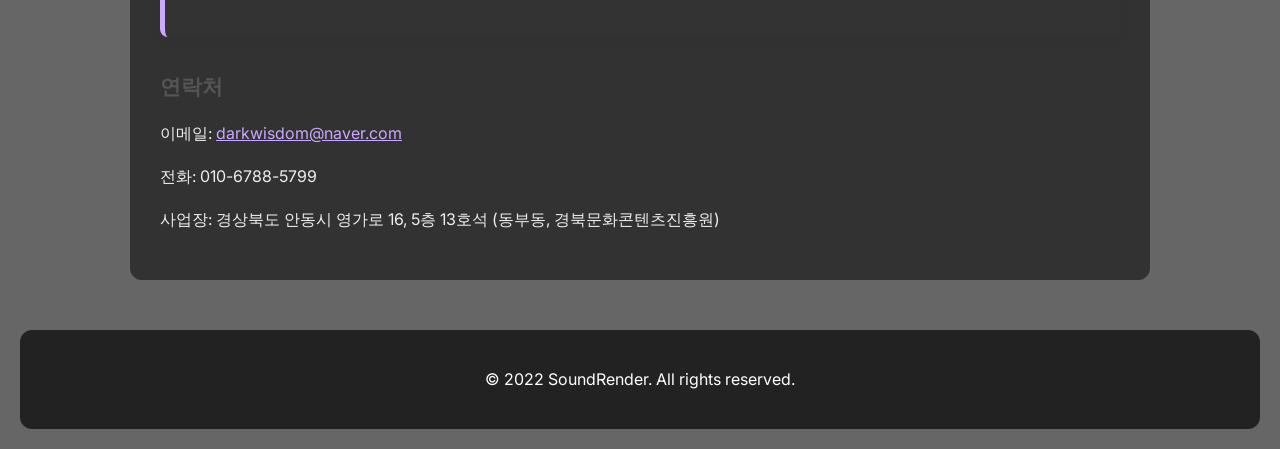
==== commit 54c52331: "5차수정" ====
--- a/index.html
+++ b/index.html
@@ -24,6 +24,7 @@
       <li><a href="#service" class="nav-link">서비스</a></li>
       <li><a href="#contact" class="nav-link">문의하기</a></li>
       <li><a href="pages/ppt.html">PPT 자료</a></li>
+      <li><a href="pages/ppt2.html">PPT 자료</a></li>
     </ul>
   </nav>
 </header>
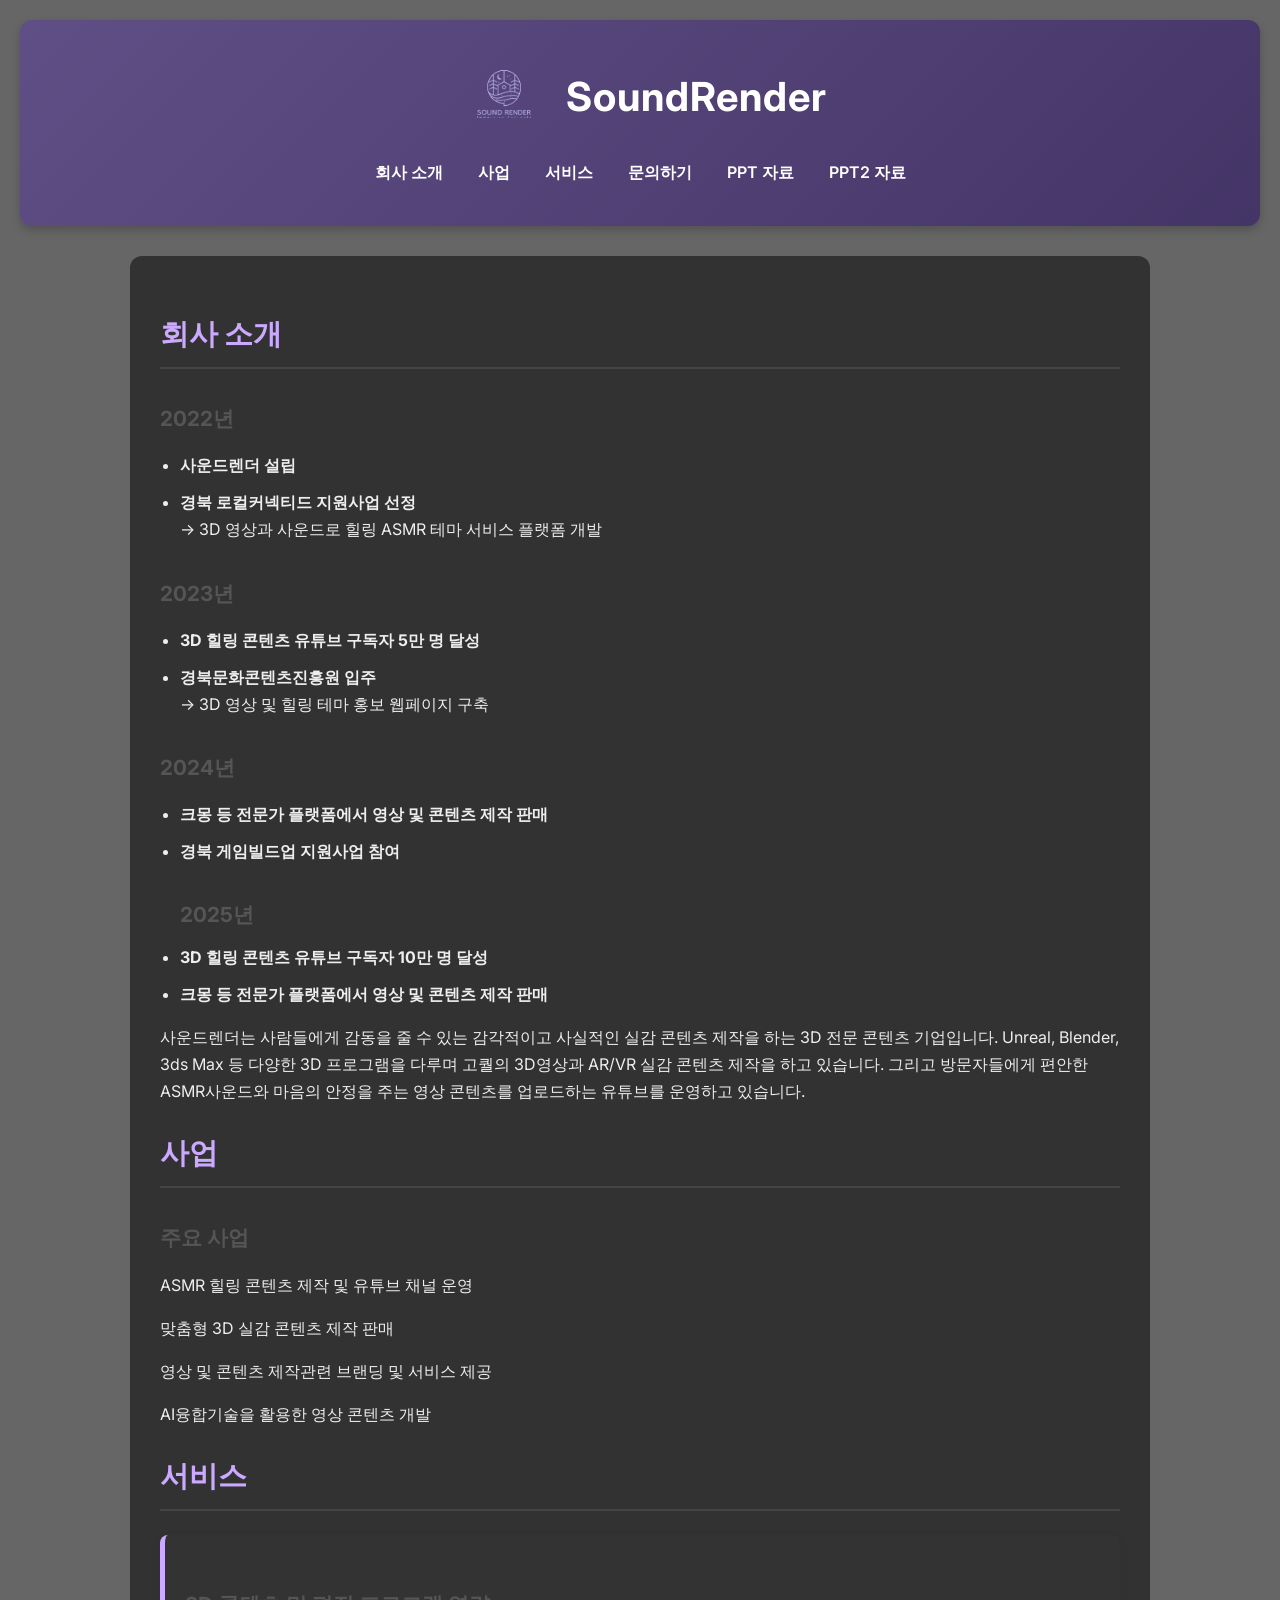
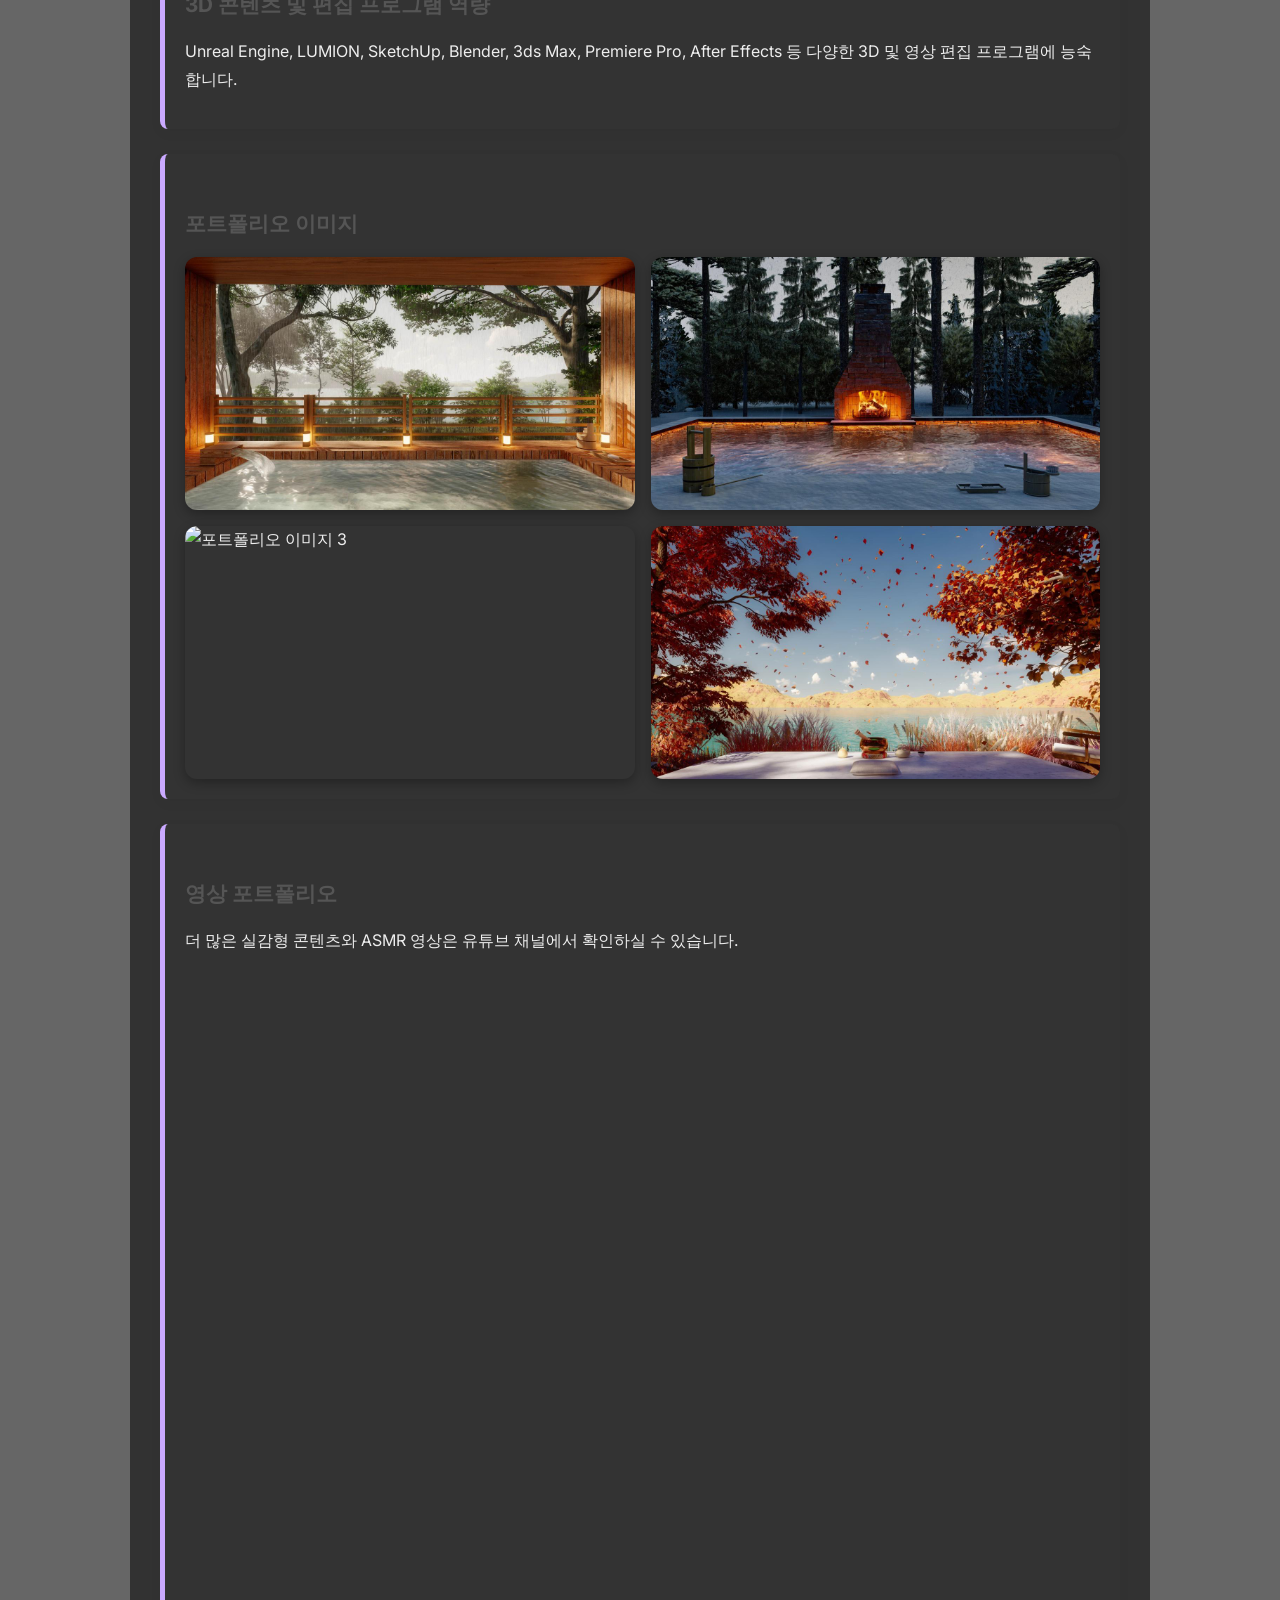
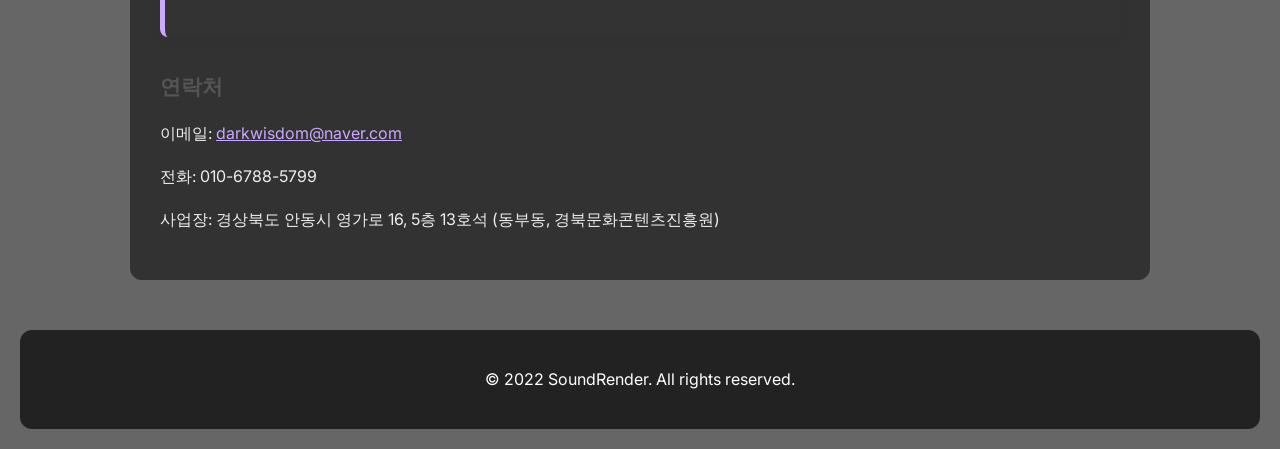
==== commit 39ad8b0d: "6차 수정" ====
--- a/index.html
+++ b/index.html
@@ -24,7 +24,7 @@
       <li><a href="#service" class="nav-link">서비스</a></li>
       <li><a href="#contact" class="nav-link">문의하기</a></li>
       <li><a href="pages/ppt.html">PPT 자료</a></li>
-      <li><a href="pages/ppt2.html">PPT 자료</a></li>
+      <li><a href="pages/ppt2.html">PPT2 자료</a></li>
     </ul>
   </nav>
 </header>
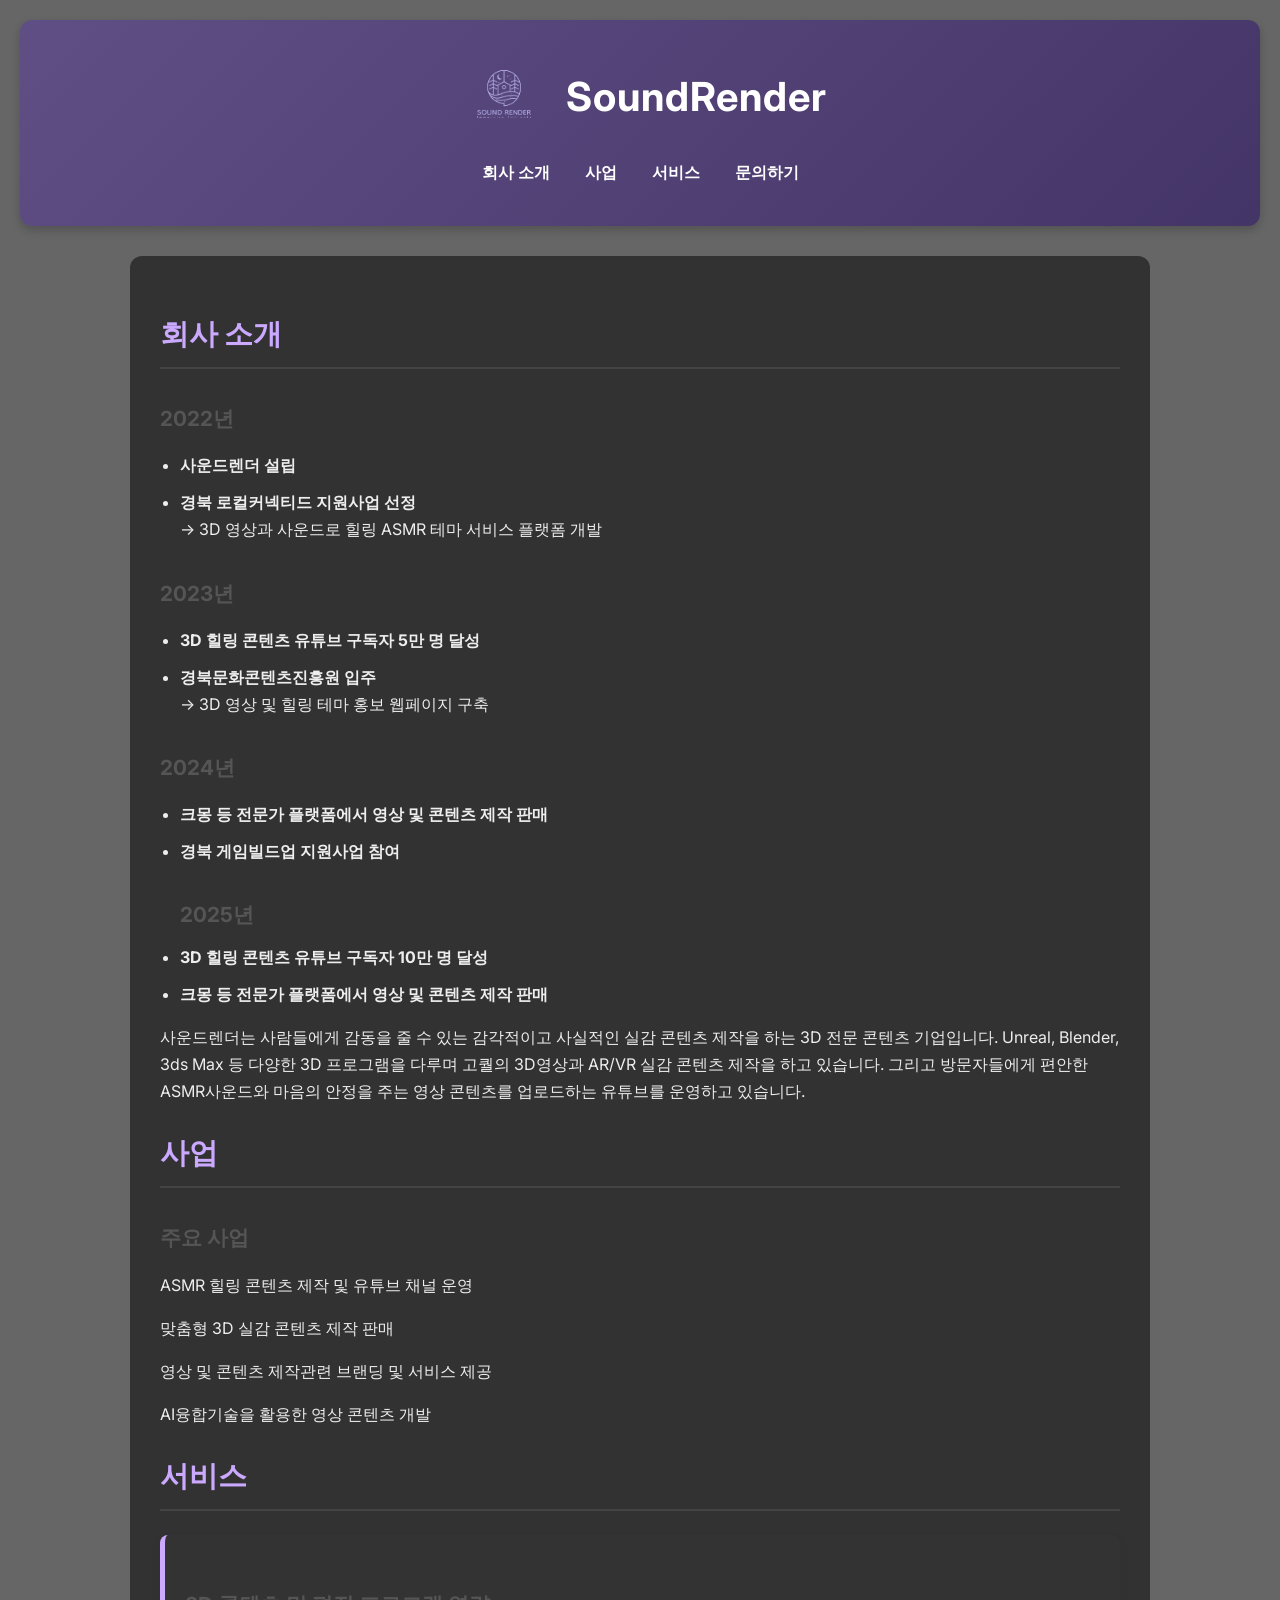
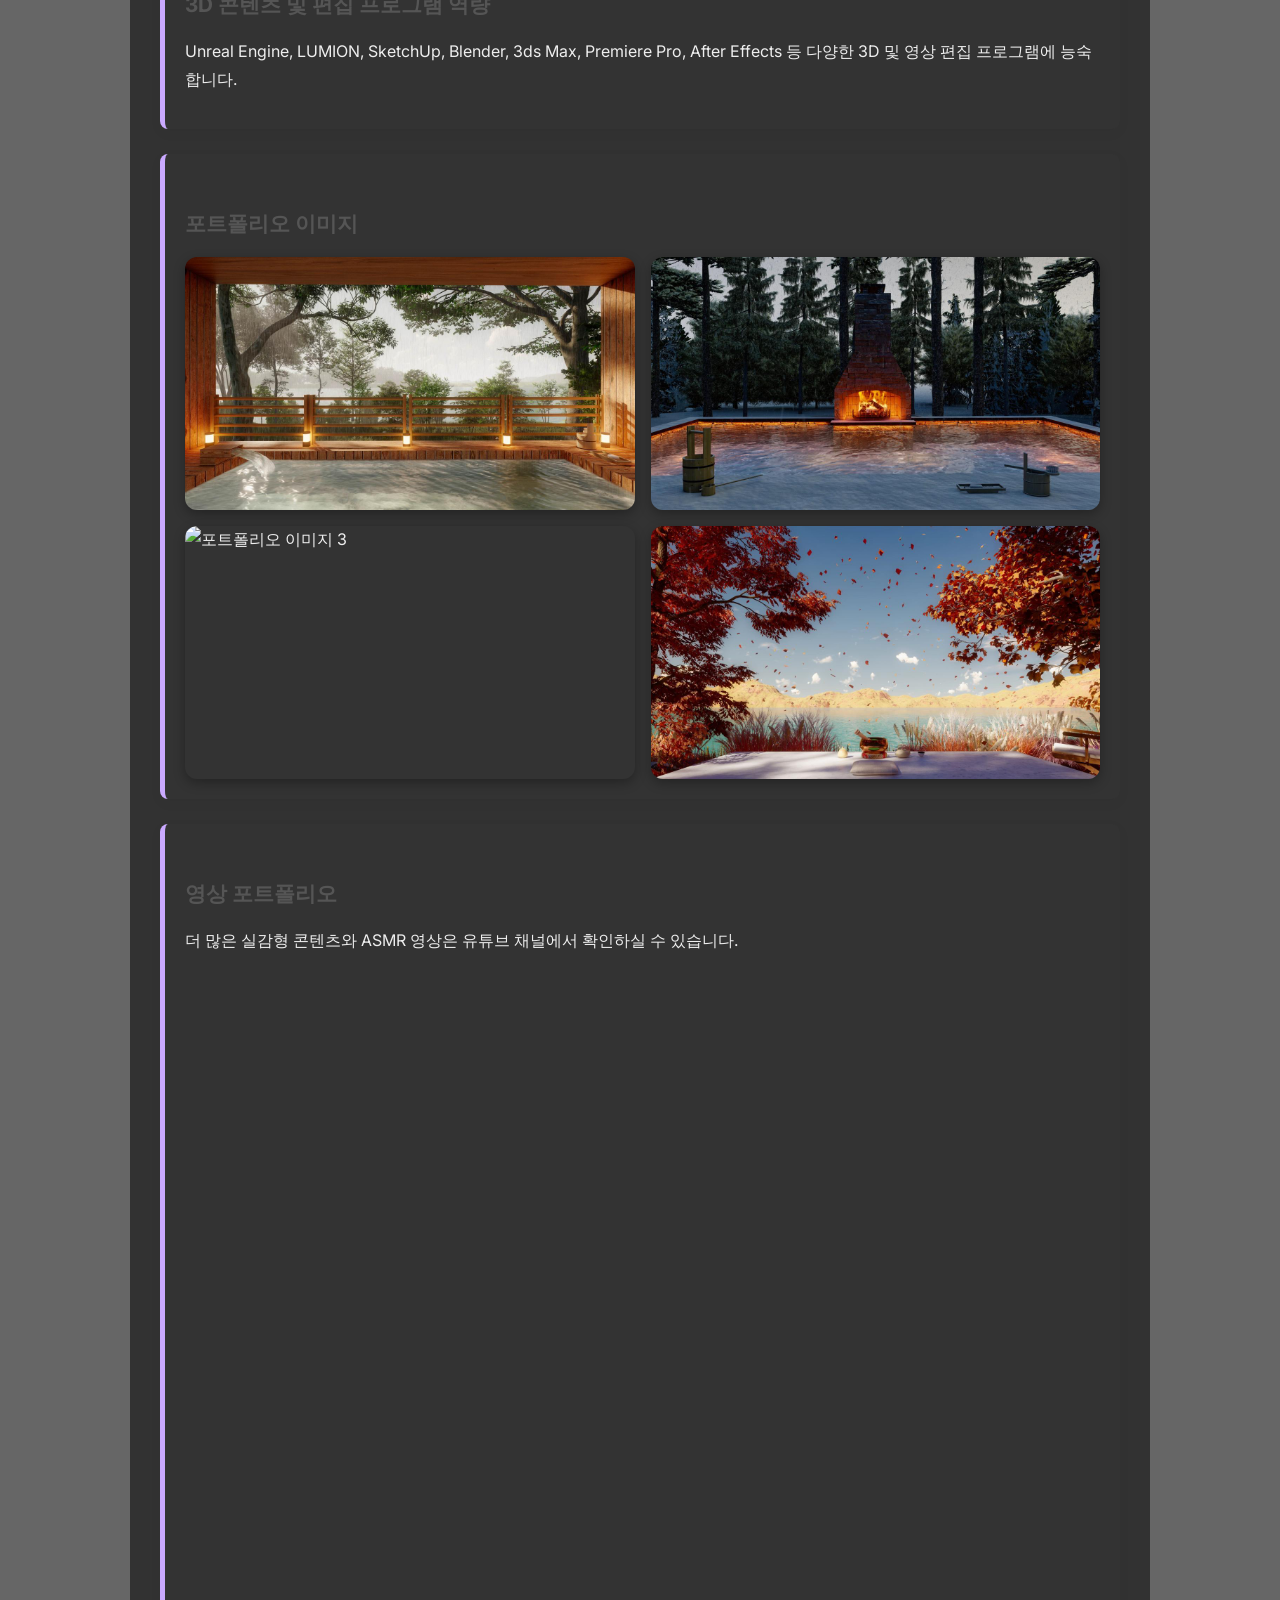
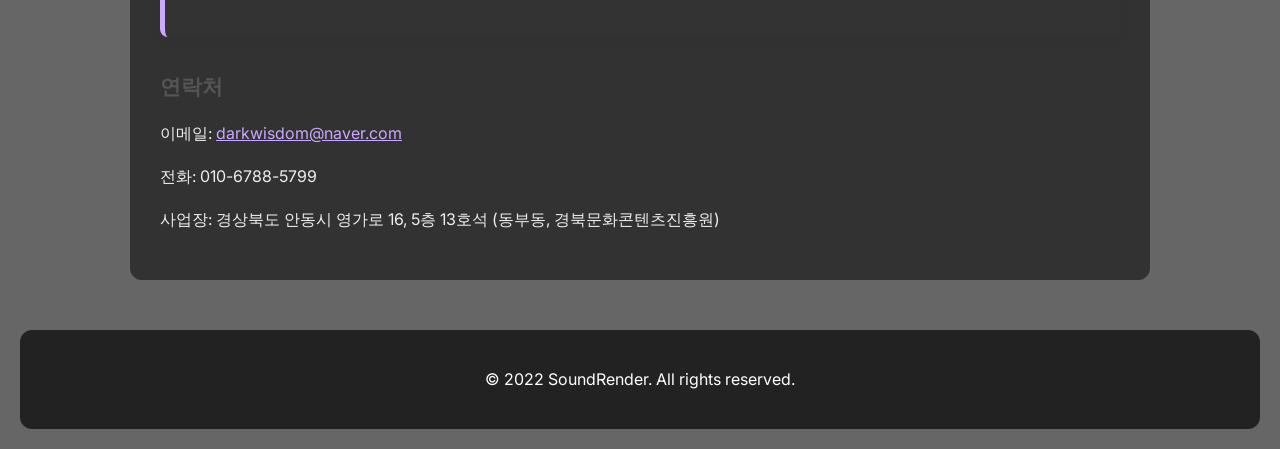
==== commit 4397b31a: "원상복구" ====
--- a/index.html
+++ b/index.html
@@ -23,8 +23,6 @@
       <li><a href="#business" class="nav-link">사업</a></li>
       <li><a href="#service" class="nav-link">서비스</a></li>
       <li><a href="#contact" class="nav-link">문의하기</a></li>
-      <li><a href="pages/ppt.html">PPT 자료</a></li>
-      <li><a href="pages/ppt2.html">PPT2 자료</a></li>
     </ul>
   </nav>
 </header>
